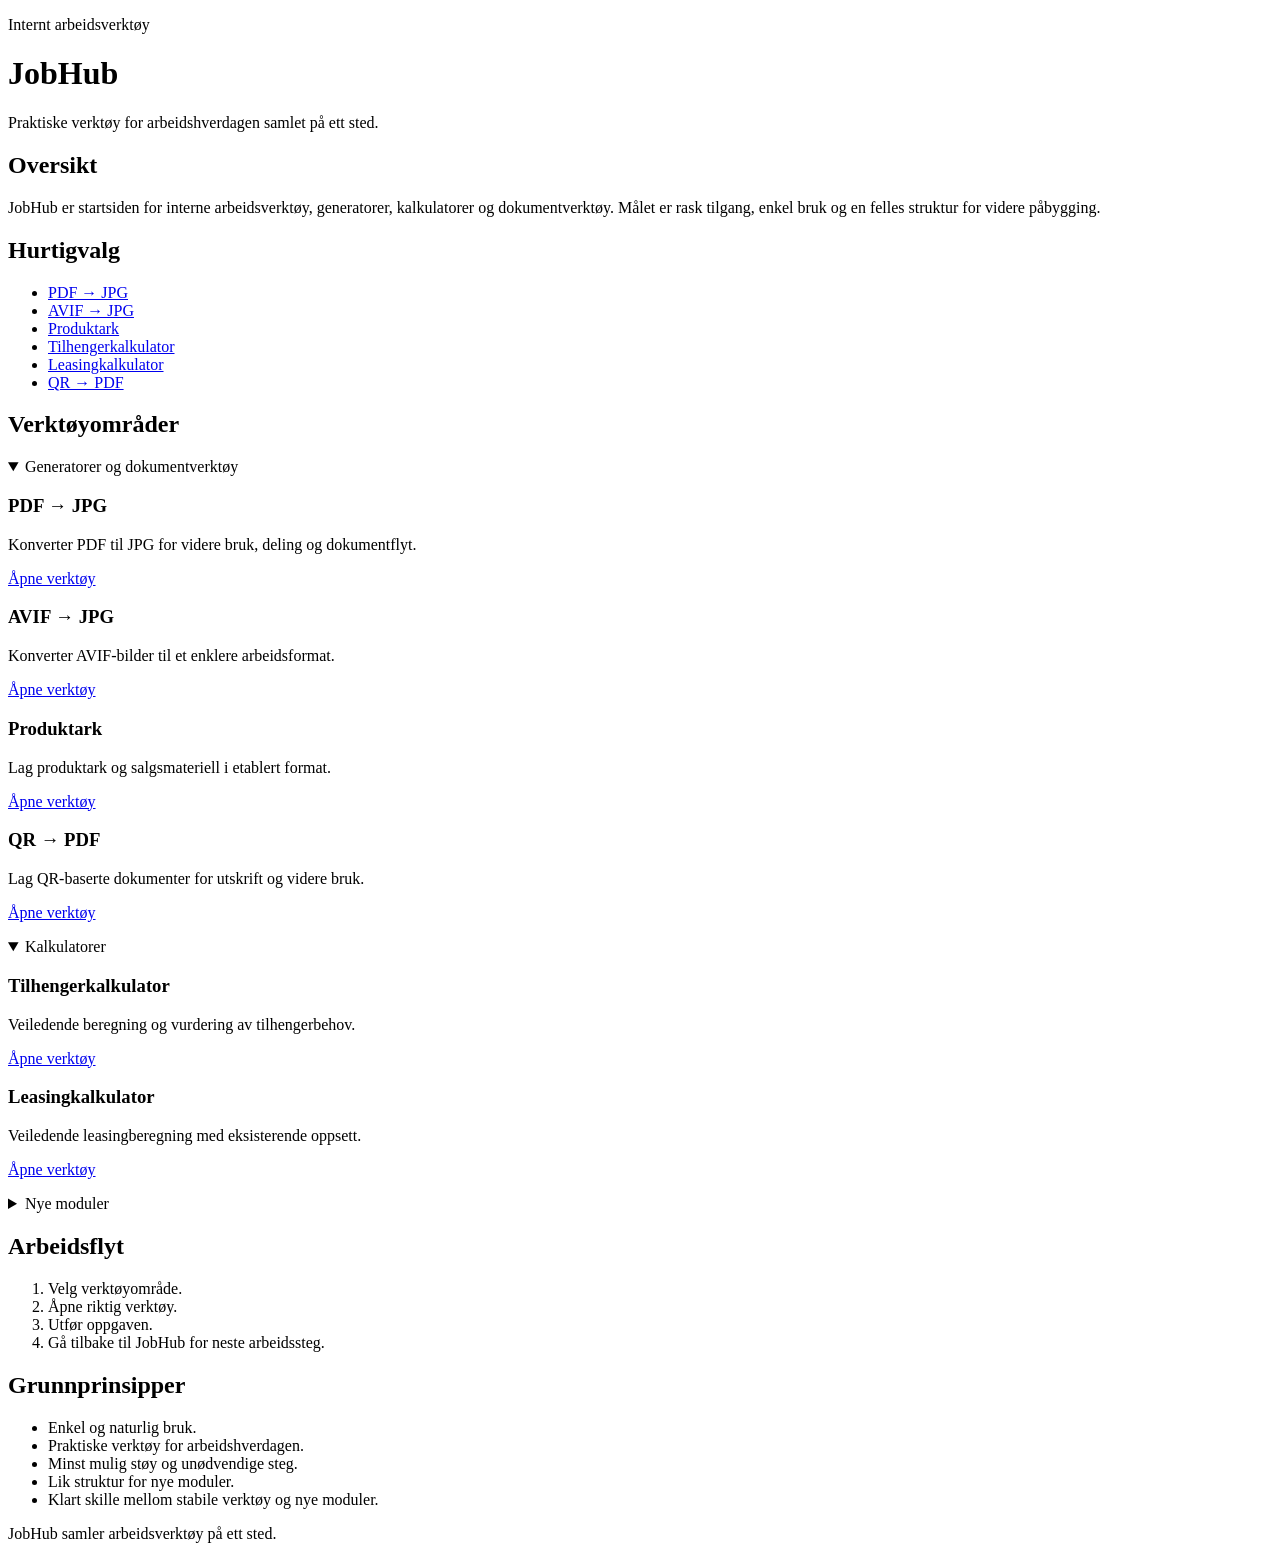
==== index.html @ 0470bd35 "Enhance index.html with meta description and content Added meta description and updated content for " ====
<!DOCTYPE html>
<html lang="no">
<head>
  <meta charset="UTF-8" />
  <meta name="viewport" content="width=device-width, initial-scale=1.0" />
  <title>JobHub</title>
  <meta
    name="description"
    content="JobHub samler praktiske arbeidsverktøy, generatorer og kalkulatorer på ett sted."
  />
</head>
<body>
  <header>
    <p>Internt arbeidsverktøy</p>
    <h1>JobHub</h1>
    <p>Praktiske verktøy for arbeidshverdagen samlet på ett sted.</p>
  </header>

  <main>
    <section aria-labelledby="oversikt-tittel">
      <h2 id="oversikt-tittel">Oversikt</h2>
      <p>
        JobHub er startsiden for interne arbeidsverktøy, generatorer, kalkulatorer
        og dokumentverktøy. Målet er rask tilgang, enkel bruk og en felles struktur
        for videre påbygging.
      </p>
    </section>

    <section aria-labelledby="hurtigvalg-tittel">
      <h2 id="hurtigvalg-tittel">Hurtigvalg</h2>
      <nav aria-label="Hurtigvalg">
        <ul>
          <li><a href="https://traktorogmaskin.github.io/PDF-til-JPG/">PDF → JPG</a></li>
          <li><a href="https://traktorogmaskin.github.io/AVIF-til-JPG-generator/">AVIF → JPG</a></li>
          <li><a href="https://traktorogmaskin.github.io/Produktark/">Produktark</a></li>
          <li><a href="https://traktorogmaskin.github.io/tilhengerkalkulator/">Tilhengerkalkulator</a></li>
          <li><a href="https://traktorogmaskin.github.io/leasingkalkulator/">Leasingkalkulator</a></li>
          <li><a href="https://traktorogmaskin.github.io/Jobbhub/qr-pdf.html">QR → PDF</a></li>
        </ul>
      </nav>
    </section>

    <section aria-labelledby="verktøy-tittel">
      <h2 id="verktøy-tittel">Verktøyområder</h2>

      <details open>
        <summary>Generatorer og dokumentverktøy</summary>
        <article>
          <h3>PDF → JPG</h3>
          <p>Konverter PDF til JPG for videre bruk, deling og dokumentflyt.</p>
          <p><a href="https://traktorogmaskin.github.io/PDF-til-JPG/">Åpne verktøy</a></p>
        </article>

        <article>
          <h3>AVIF → JPG</h3>
          <p>Konverter AVIF-bilder til et enklere arbeidsformat.</p>
          <p><a href="https://traktorogmaskin.github.io/AVIF-til-JPG-generator/">Åpne verktøy</a></p>
        </article>

        <article>
          <h3>Produktark</h3>
          <p>Lag produktark og salgsmateriell i etablert format.</p>
          <p><a href="https://traktorogmaskin.github.io/Produktark/">Åpne verktøy</a></p>
        </article>

        <article>
          <h3>QR → PDF</h3>
          <p>Lag QR-baserte dokumenter for utskrift og videre bruk.</p>
          <p><a href="https://traktorogmaskin.github.io/Jobbhub/qr-pdf.html">Åpne verktøy</a></p>
        </article>
      </details>

      <details open>
        <summary>Kalkulatorer</summary>
        <article>
          <h3>Tilhengerkalkulator</h3>
          <p>Veiledende beregning og vurdering av tilhengerbehov.</p>
          <p><a href="https://traktorogmaskin.github.io/tilhengerkalkulator/">Åpne verktøy</a></p>
        </article>

        <article>
          <h3>Leasingkalkulator</h3>
          <p>Veiledende leasingberegning med eksisterende oppsett.</p>
          <p><a href="https://traktorogmaskin.github.io/leasingkalkulator/">Åpne verktøy</a></p>
        </article>
      </details>

      <details>
        <summary>Nye moduler</summary>
        <article>
          <h3>Etikettstudio</h3>
          <p>
            Ny modul for etiketter, statusmerking, strekkoder og relaterte
            hjelpefunksjoner.
          </p>
          <p>Under utvikling.</p>
        </article>

        <article>
          <h3>Flere verktøy</h3>
          <p>
            JobHub bygges videre modul for modul med felles struktur og tydelig rød tråd.
          </p>
        </article>
      </details>
    </section>

    <section aria-labelledby="arbeidsflyt-tittel">
      <h2 id="arbeidsflyt-tittel">Arbeidsflyt</h2>
      <ol>
        <li>Velg verktøyområde.</li>
        <li>Åpne riktig verktøy.</li>
        <li>Utfør oppgaven.</li>
        <li>Gå tilbake til JobHub for neste arbeidssteg.</li>
      </ol>
    </section>

    <section aria-labelledby="prinsipper-tittel">
      <h2 id="prinsipper-tittel">Grunnprinsipper</h2>
      <ul>
        <li>Enkel og naturlig bruk.</li>
        <li>Praktiske verktøy for arbeidshverdagen.</li>
        <li>Minst mulig støy og unødvendige steg.</li>
        <li>Lik struktur for nye moduler.</li>
        <li>Klart skille mellom stabile verktøy og nye moduler.</li>
      </ul>
    </section>
  </main>

  <footer>
    <p>JobHub samler arbeidsverktøy på ett sted.</p>
  </footer>
</body>
</html>
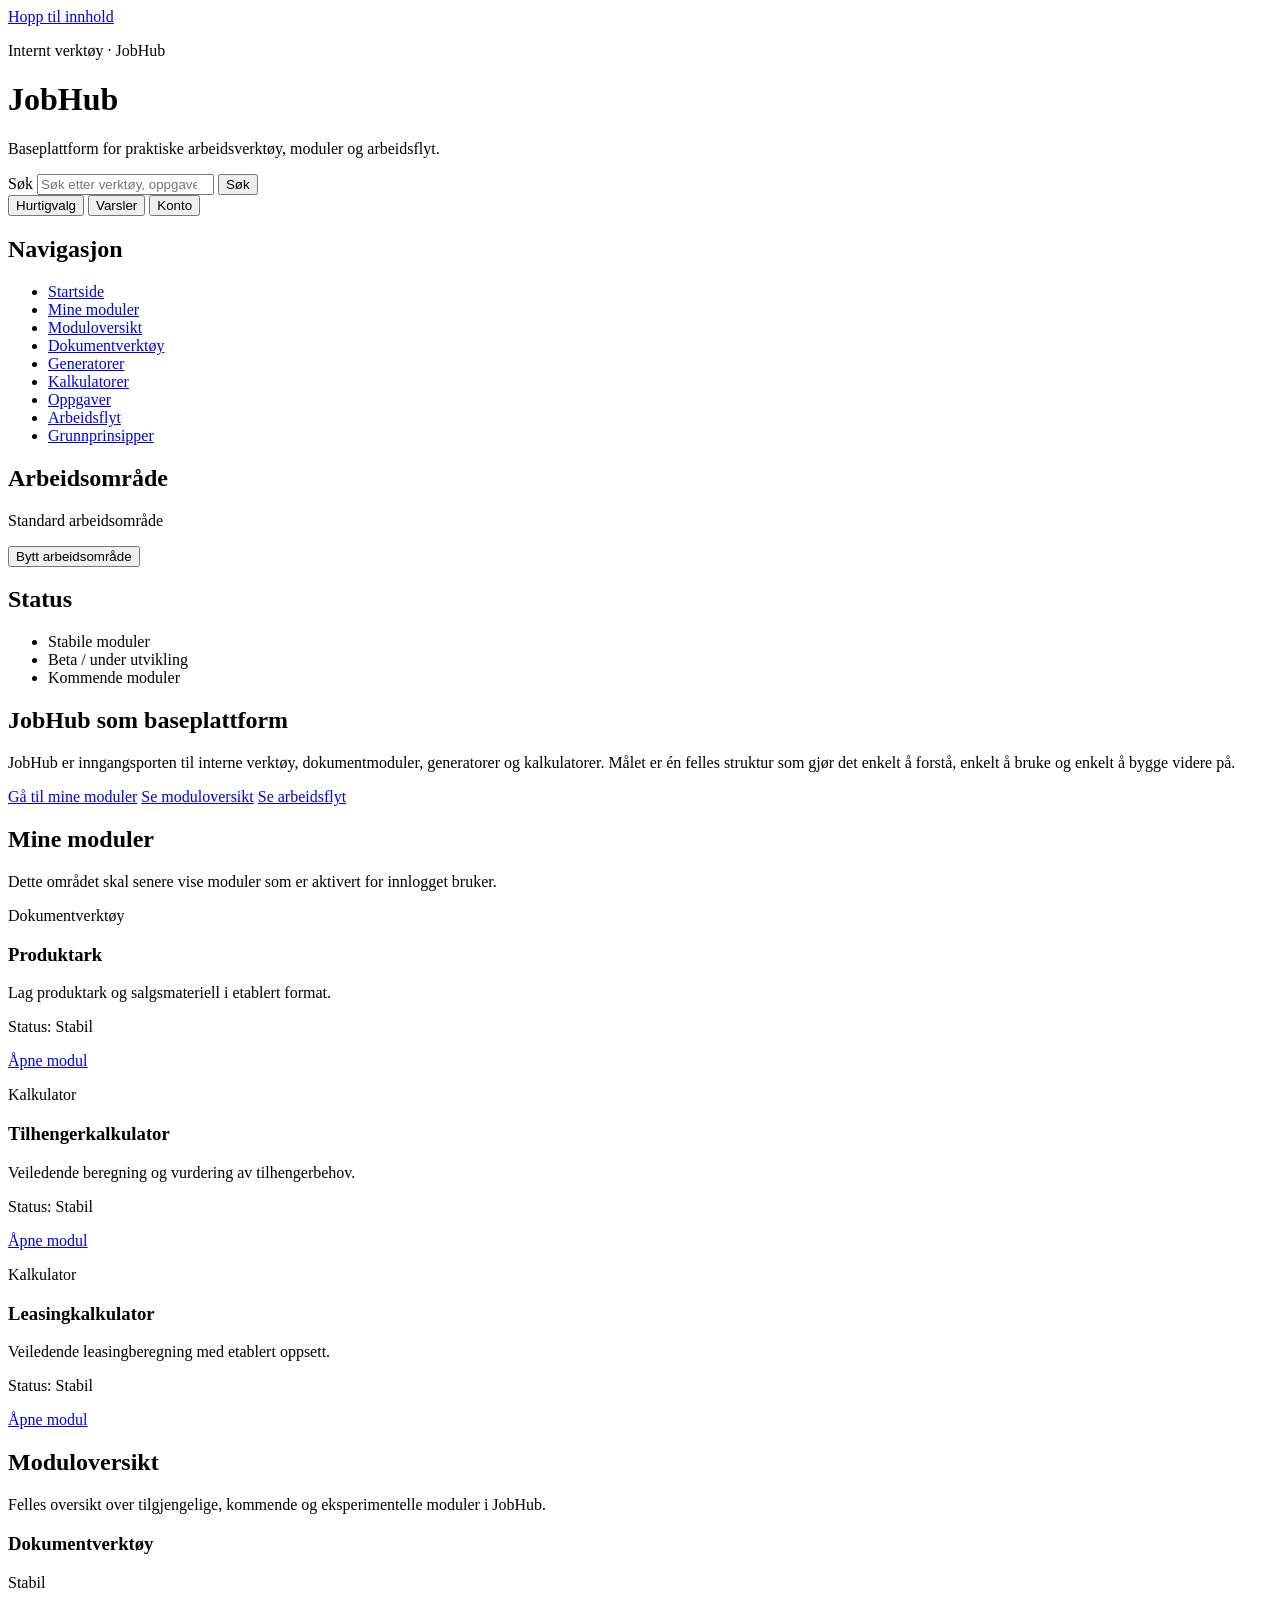
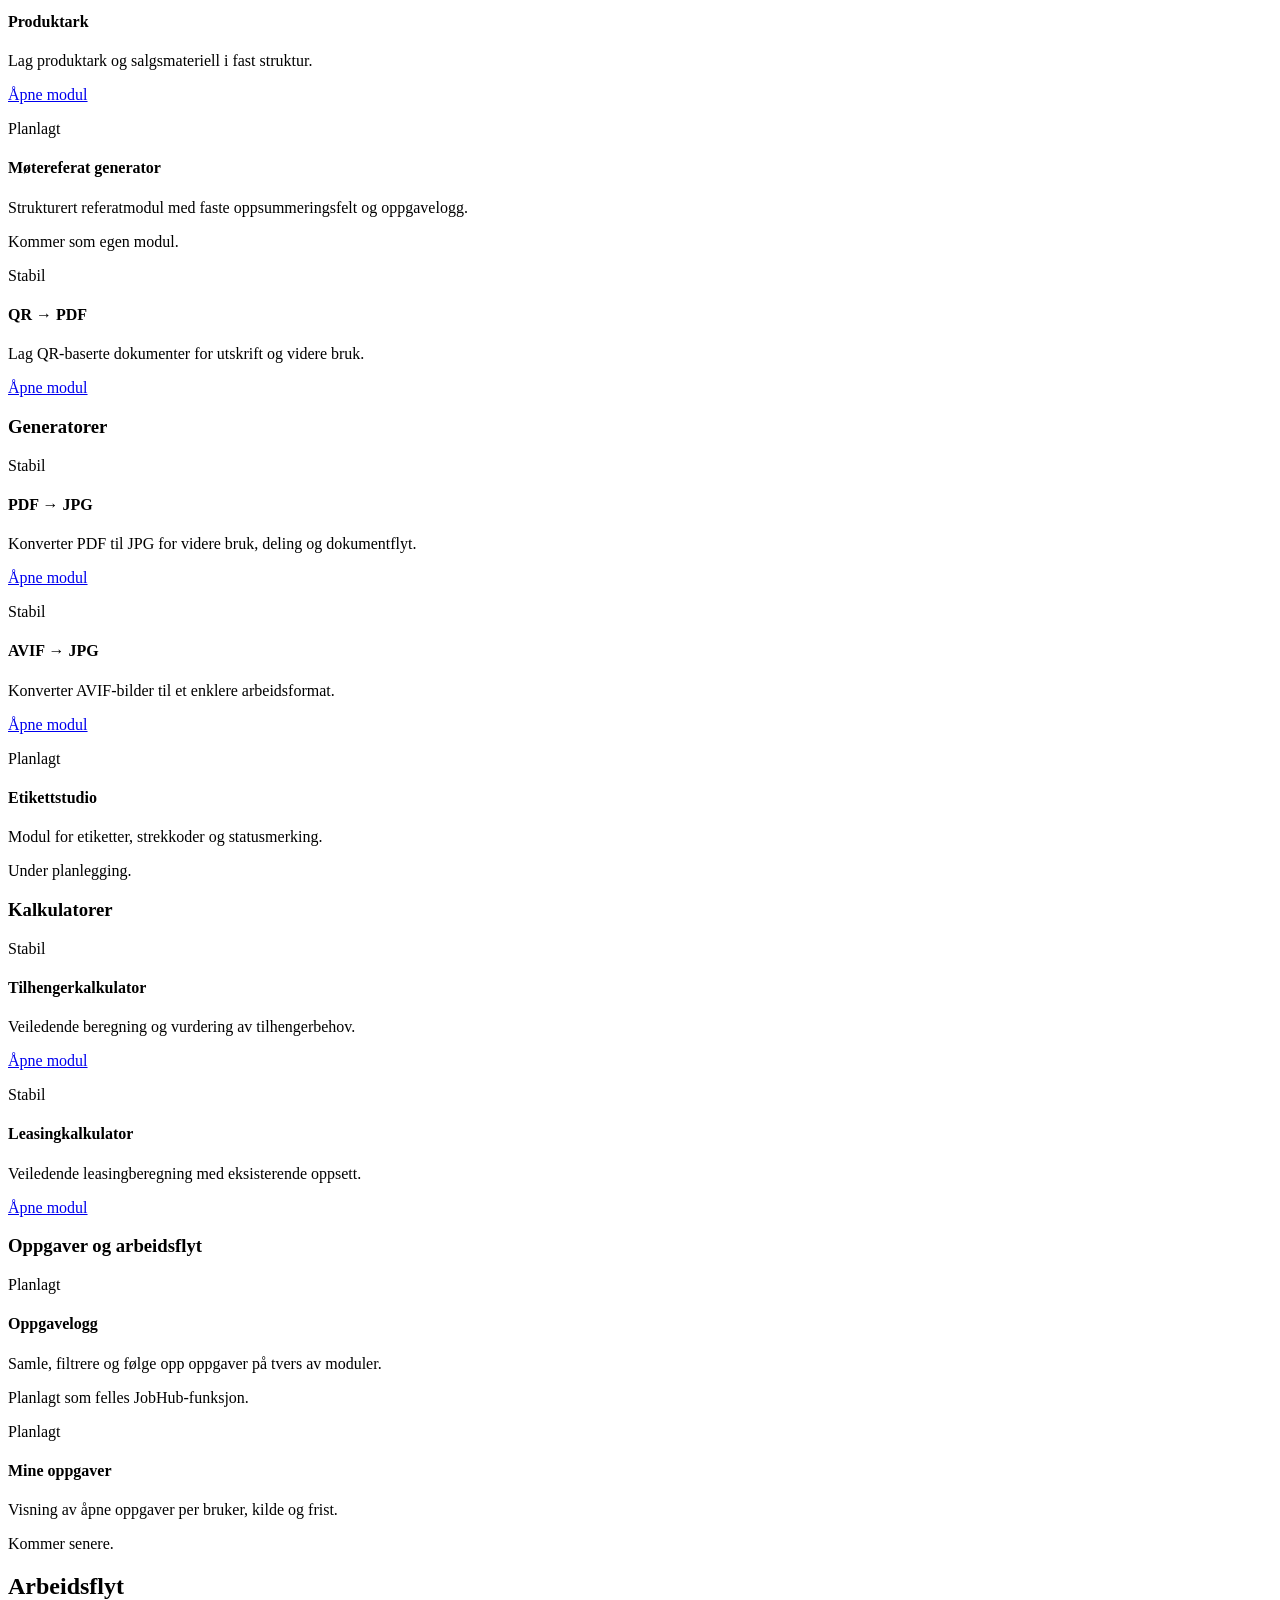
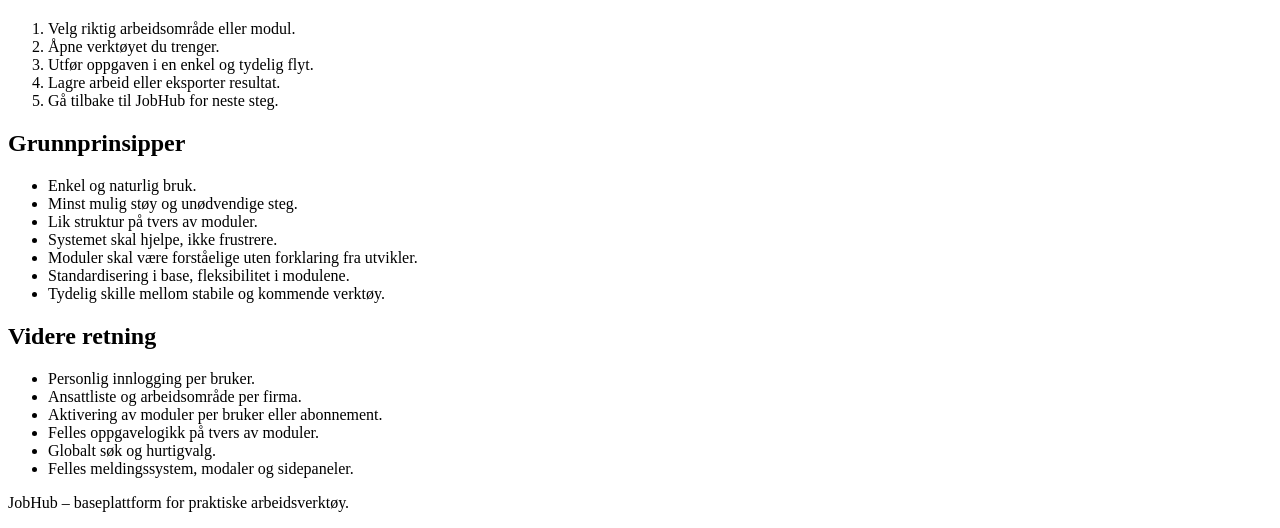
==== commit 13d34ba5: "Update meta description and restructure HTML layout" ====
--- a/index.html
+++ b/index.html
@@ -4,131 +4,379 @@
   <meta charset="UTF-8" />
   <meta name="viewport" content="width=device-width, initial-scale=1.0" />
   <title>JobHub</title>
+
   <meta
     name="description"
-    content="JobHub samler praktiske arbeidsverktøy, generatorer og kalkulatorer på ett sted."
+    content="JobHub samler praktiske arbeidsverktøy, generatorer, kalkulatorer og dokumentmoduler på ett sted."
   />
+  <meta name="application-name" content="JobHub" />
+  <meta name="theme-color" content="#f2633d" />
+
+  <meta property="og:title" content="JobHub" />
+  <meta
+    property="og:description"
+    content="Baseplattform for praktiske arbeidsverktøy, dokumentmoduler og kalkulatorer."
+  />
+  <meta property="og:type" content="website" />
+
+  <link rel="canonical" href="https://traktorogmaskin.github.io/JobHub/" />
 </head>
-<body>
-  <header>
-    <p>Internt arbeidsverktøy</p>
-    <h1>JobHub</h1>
-    <p>Praktiske verktøy for arbeidshverdagen samlet på ett sted.</p>
-  </header>
-
-  <main>
-    <section aria-labelledby="oversikt-tittel">
-      <h2 id="oversikt-tittel">Oversikt</h2>
-      <p>
-        JobHub er startsiden for interne arbeidsverktøy, generatorer, kalkulatorer
-        og dokumentverktøy. Målet er rask tilgang, enkel bruk og en felles struktur
-        for videre påbygging.
-      </p>
-    </section>
-
-    <section aria-labelledby="hurtigvalg-tittel">
-      <h2 id="hurtigvalg-tittel">Hurtigvalg</h2>
-      <nav aria-label="Hurtigvalg">
-        <ul>
-          <li><a href="https://traktorogmaskin.github.io/PDF-til-JPG/">PDF → JPG</a></li>
-          <li><a href="https://traktorogmaskin.github.io/AVIF-til-JPG-generator/">AVIF → JPG</a></li>
-          <li><a href="https://traktorogmaskin.github.io/Produktark/">Produktark</a></li>
-          <li><a href="https://traktorogmaskin.github.io/tilhengerkalkulator/">Tilhengerkalkulator</a></li>
-          <li><a href="https://traktorogmaskin.github.io/leasingkalkulator/">Leasingkalkulator</a></li>
-          <li><a href="https://traktorogmaskin.github.io/Jobbhub/qr-pdf.html">QR → PDF</a></li>
-        </ul>
-      </nav>
-    </section>
-
-    <section aria-labelledby="verktøy-tittel">
-      <h2 id="verktøy-tittel">Verktøyområder</h2>
-
-      <details open>
-        <summary>Generatorer og dokumentverktøy</summary>
-        <article>
-          <h3>PDF → JPG</h3>
-          <p>Konverter PDF til JPG for videre bruk, deling og dokumentflyt.</p>
-          <p><a href="https://traktorogmaskin.github.io/PDF-til-JPG/">Åpne verktøy</a></p>
-        </article>
-
-        <article>
-          <h3>AVIF → JPG</h3>
-          <p>Konverter AVIF-bilder til et enklere arbeidsformat.</p>
-          <p><a href="https://traktorogmaskin.github.io/AVIF-til-JPG-generator/">Åpne verktøy</a></p>
-        </article>
-
-        <article>
-          <h3>Produktark</h3>
-          <p>Lag produktark og salgsmateriell i etablert format.</p>
-          <p><a href="https://traktorogmaskin.github.io/Produktark/">Åpne verktøy</a></p>
-        </article>
-
-        <article>
-          <h3>QR → PDF</h3>
-          <p>Lag QR-baserte dokumenter for utskrift og videre bruk.</p>
-          <p><a href="https://traktorogmaskin.github.io/Jobbhub/qr-pdf.html">Åpne verktøy</a></p>
-        </article>
-      </details>
-
-      <details open>
-        <summary>Kalkulatorer</summary>
-        <article>
-          <h3>Tilhengerkalkulator</h3>
-          <p>Veiledende beregning og vurdering av tilhengerbehov.</p>
-          <p><a href="https://traktorogmaskin.github.io/tilhengerkalkulator/">Åpne verktøy</a></p>
-        </article>
-
-        <article>
-          <h3>Leasingkalkulator</h3>
-          <p>Veiledende leasingberegning med eksisterende oppsett.</p>
-          <p><a href="https://traktorogmaskin.github.io/leasingkalkulator/">Åpne verktøy</a></p>
-        </article>
-      </details>
-
-      <details>
-        <summary>Nye moduler</summary>
-        <article>
-          <h3>Etikettstudio</h3>
-          <p>
-            Ny modul for etiketter, statusmerking, strekkoder og relaterte
-            hjelpefunksjoner.
-          </p>
-          <p>Under utvikling.</p>
-        </article>
-
-        <article>
-          <h3>Flere verktøy</h3>
-          <p>
-            JobHub bygges videre modul for modul med felles struktur og tydelig rød tråd.
-          </p>
-        </article>
-      </details>
-    </section>
-
-    <section aria-labelledby="arbeidsflyt-tittel">
-      <h2 id="arbeidsflyt-tittel">Arbeidsflyt</h2>
-      <ol>
-        <li>Velg verktøyområde.</li>
-        <li>Åpne riktig verktøy.</li>
-        <li>Utfør oppgaven.</li>
-        <li>Gå tilbake til JobHub for neste arbeidssteg.</li>
-      </ol>
-    </section>
-
-    <section aria-labelledby="prinsipper-tittel">
-      <h2 id="prinsipper-tittel">Grunnprinsipper</h2>
-      <ul>
-        <li>Enkel og naturlig bruk.</li>
-        <li>Praktiske verktøy for arbeidshverdagen.</li>
-        <li>Minst mulig støy og unødvendige steg.</li>
-        <li>Lik struktur for nye moduler.</li>
-        <li>Klart skille mellom stabile verktøy og nye moduler.</li>
-      </ul>
-    </section>
-  </main>
-
-  <footer>
-    <p>JobHub samler arbeidsverktøy på ett sted.</p>
-  </footer>
+<body data-app="jobhub" data-layout="platform" data-user-state="guest">
+  <a href="#main-content">Hopp til innhold</a>
+
+  <div id="app-shell" data-shell="jobhub">
+    <header id="global-header" aria-label="Global toppbar">
+      <div id="brand-area">
+        <p id="brand-eyebrow">Internt verktøy · JobHub</p>
+        <h1 id="brand-title">JobHub</h1>
+        <p id="brand-description">
+          Baseplattform for praktiske arbeidsverktøy, moduler og arbeidsflyt.
+        </p>
+      </div>
+
+      <div id="global-tools" aria-label="Globale verktøy">
+        <form id="global-search-form" role="search" aria-label="Globalt søk">
+          <label for="global-search-input">Søk</label>
+          <input
+            type="search"
+            id="global-search-input"
+            name="q"
+            placeholder="Søk etter verktøy, oppgaver eller innhold"
+            autocomplete="off"
+          />
+          <button type="submit">Søk</button>
+        </form>
+
+        <div id="user-area" aria-label="Brukerområde">
+          <button type="button" id="open-command-palette-btn" aria-haspopup="dialog">
+            Hurtigvalg
+          </button>
+          <button type="button" id="open-notifications-btn" aria-haspopup="dialog">
+            Varsler
+          </button>
+          <button type="button" id="open-user-menu-btn" aria-haspopup="menu">
+            Konto
+          </button>
+        </div>
+      </div>
+    </header>
+
+    <div id="platform-layout">
+      <aside id="sidebar" aria-label="JobHub navigasjon">
+        <nav id="primary-navigation" aria-label="Primærnavigasjon">
+          <h2>Navigasjon</h2>
+          <ul>
+            <li><a href="index.html" aria-current="page">Startside</a></li>
+            <li><a href="#mine-moduler">Mine moduler</a></li>
+            <li><a href="#moduloversikt">Moduloversikt</a></li>
+            <li><a href="#dokumentverktoy">Dokumentverktøy</a></li>
+            <li><a href="#generatorer">Generatorer</a></li>
+            <li><a href="#kalkulatorer">Kalkulatorer</a></li>
+            <li><a href="#oppgaver">Oppgaver</a></li>
+            <li><a href="#arbeidsflyt">Arbeidsflyt</a></li>
+            <li><a href="#grunnprinsipper">Grunnprinsipper</a></li>
+          </ul>
+        </nav>
+
+        <section id="workspace-switcher" aria-labelledby="workspace-switcher-title">
+          <h2 id="workspace-switcher-title">Arbeidsområde</h2>
+          <p>Standard arbeidsområde</p>
+          <button type="button">Bytt arbeidsområde</button>
+        </section>
+
+        <section id="module-status-overview" aria-labelledby="module-status-title">
+          <h2 id="module-status-title">Status</h2>
+          <ul>
+            <li>Stabile moduler</li>
+            <li>Beta / under utvikling</li>
+            <li>Kommende moduler</li>
+          </ul>
+        </section>
+      </aside>
+
+      <main id="main-content">
+        <section id="platform-intro" aria-labelledby="platform-intro-title">
+          <header>
+            <h2 id="platform-intro-title">JobHub som baseplattform</h2>
+            <p>
+              JobHub er inngangsporten til interne verktøy, dokumentmoduler,
+              generatorer og kalkulatorer. Målet er én felles struktur som gjør
+              det enkelt å forstå, enkelt å bruke og enkelt å bygge videre på.
+            </p>
+          </header>
+
+          <div id="platform-intro-actions" aria-label="Hurtighandlinger">
+            <a href="#mine-moduler">Gå til mine moduler</a>
+            <a href="#moduloversikt">Se moduloversikt</a>
+            <a href="#arbeidsflyt">Se arbeidsflyt</a>
+          </div>
+        </section>
+
+        <section id="mine-moduler" aria-labelledby="mine-moduler-title">
+          <header>
+            <h2 id="mine-moduler-title">Mine moduler</h2>
+            <p>
+              Dette området skal senere vise moduler som er aktivert for innlogget bruker.
+            </p>
+          </header>
+
+          <div id="mine-moduler-grid" data-collection="user-modules">
+            <article
+              data-module="produktark"
+              data-status="stabil"
+              data-feature="produktark"
+            >
+              <header>
+                <p>Dokumentverktøy</p>
+                <h3>Produktark</h3>
+              </header>
+              <p>Lag produktark og salgsmateriell i etablert format.</p>
+              <p>Status: Stabil</p>
+              <p><a href="https://traktorogmaskin.github.io/Produktark/">Åpne modul</a></p>
+            </article>
+
+            <article
+              data-module="tilhengerkalkulator"
+              data-status="stabil"
+              data-feature="tilhengerkalkulator"
+            >
+              <header>
+                <p>Kalkulator</p>
+                <h3>Tilhengerkalkulator</h3>
+              </header>
+              <p>Veiledende beregning og vurdering av tilhengerbehov.</p>
+              <p>Status: Stabil</p>
+              <p><a href="https://traktorogmaskin.github.io/tilhengerkalkulator/">Åpne modul</a></p>
+            </article>
+
+            <article
+              data-module="leasingkalkulator"
+              data-status="stabil"
+              data-feature="leasingkalkulator"
+            >
+              <header>
+                <p>Kalkulator</p>
+                <h3>Leasingkalkulator</h3>
+              </header>
+              <p>Veiledende leasingberegning med etablert oppsett.</p>
+              <p>Status: Stabil</p>
+              <p><a href="https://traktorogmaskin.github.io/leasingkalkulator/">Åpne modul</a></p>
+            </article>
+          </div>
+        </section>
+
+        <section id="moduloversikt" aria-labelledby="moduloversikt-title">
+          <header>
+            <h2 id="moduloversikt-title">Moduloversikt</h2>
+            <p>
+              Felles oversikt over tilgjengelige, kommende og eksperimentelle moduler i JobHub.
+            </p>
+          </header>
+
+          <div id="module-category-grid">
+            <section id="dokumentverktoy" aria-labelledby="dokumentverktoy-title">
+              <h3 id="dokumentverktoy-title">Dokumentverktøy</h3>
+
+              <article
+                data-module="produktark"
+                data-status="stabil"
+                data-feature="produktark"
+              >
+                <header>
+                  <p>Stabil</p>
+                  <h4>Produktark</h4>
+                </header>
+                <p>Lag produktark og salgsmateriell i fast struktur.</p>
+                <p><a href="https://traktorogmaskin.github.io/Produktark/">Åpne modul</a></p>
+              </article>
+
+              <article
+                data-module="motereferat-generator"
+                data-status="planlagt"
+                data-feature="motereferat"
+              >
+                <header>
+                  <p>Planlagt</p>
+                  <h4>Møtereferat generator</h4>
+                </header>
+                <p>Strukturert referatmodul med faste oppsummeringsfelt og oppgavelogg.</p>
+                <p>Kommer som egen modul.</p>
+              </article>
+
+              <article
+                data-module="qr-pdf"
+                data-status="stabil"
+                data-feature="qr-pdf"
+              >
+                <header>
+                  <p>Stabil</p>
+                  <h4>QR → PDF</h4>
+                </header>
+                <p>Lag QR-baserte dokumenter for utskrift og videre bruk.</p>
+                <p><a href="https://traktorogmaskin.github.io/JobHub/qr-pdf.html">Åpne modul</a></p>
+              </article>
+            </section>
+
+            <section id="generatorer" aria-labelledby="generatorer-title">
+              <h3 id="generatorer-title">Generatorer</h3>
+
+              <article
+                data-module="pdf-til-jpg"
+                data-status="stabil"
+                data-feature="pdf-til-jpg"
+              >
+                <header>
+                  <p>Stabil</p>
+                  <h4>PDF → JPG</h4>
+                </header>
+                <p>Konverter PDF til JPG for videre bruk, deling og dokumentflyt.</p>
+                <p><a href="https://traktorogmaskin.github.io/PDF-til-JPG/">Åpne modul</a></p>
+              </article>
+
+              <article
+                data-module="avif-til-jpg"
+                data-status="stabil"
+                data-feature="avif-til-jpg"
+              >
+                <header>
+                  <p>Stabil</p>
+                  <h4>AVIF → JPG</h4>
+                </header>
+                <p>Konverter AVIF-bilder til et enklere arbeidsformat.</p>
+                <p><a href="https://traktorogmaskin.github.io/AVIF-til-JPG-generator/">Åpne modul</a></p>
+              </article>
+
+              <article
+                data-module="etikettstudio"
+                data-status="planlagt"
+                data-feature="etikettstudio"
+              >
+                <header>
+                  <p>Planlagt</p>
+                  <h4>Etikettstudio</h4>
+                </header>
+                <p>Modul for etiketter, strekkoder og statusmerking.</p>
+                <p>Under planlegging.</p>
+              </article>
+            </section>
+
+            <section id="kalkulatorer" aria-labelledby="kalkulatorer-title">
+              <h3 id="kalkulatorer-title">Kalkulatorer</h3>
+
+              <article
+                data-module="tilhengerkalkulator"
+                data-status="stabil"
+                data-feature="tilhengerkalkulator"
+              >
+                <header>
+                  <p>Stabil</p>
+                  <h4>Tilhengerkalkulator</h4>
+                </header>
+                <p>Veiledende beregning og vurdering av tilhengerbehov.</p>
+                <p><a href="https://traktorogmaskin.github.io/tilhengerkalkulator/">Åpne modul</a></p>
+              </article>
+
+              <article
+                data-module="leasingkalkulator"
+                data-status="stabil"
+                data-feature="leasingkalkulator"
+              >
+                <header>
+                  <p>Stabil</p>
+                  <h4>Leasingkalkulator</h4>
+                </header>
+                <p>Veiledende leasingberegning med eksisterende oppsett.</p>
+                <p><a href="https://traktorogmaskin.github.io/leasingkalkulator/">Åpne modul</a></p>
+              </article>
+            </section>
+
+            <section id="oppgaver" aria-labelledby="oppgaver-title">
+              <h3 id="oppgaver-title">Oppgaver og arbeidsflyt</h3>
+
+              <article
+                data-module="oppgavelogg"
+                data-status="planlagt"
+                data-feature="oppgavelogg"
+              >
+                <header>
+                  <p>Planlagt</p>
+                  <h4>Oppgavelogg</h4>
+                </header>
+                <p>Samle, filtrere og følge opp oppgaver på tvers av moduler.</p>
+                <p>Planlagt som felles JobHub-funksjon.</p>
+              </article>
+
+              <article
+                data-module="mine-oppgaver"
+                data-status="planlagt"
+                data-feature="mine-oppgaver"
+              >
+                <header>
+                  <p>Planlagt</p>
+                  <h4>Mine oppgaver</h4>
+                </header>
+                <p>Visning av åpne oppgaver per bruker, kilde og frist.</p>
+                <p>Kommer senere.</p>
+              </article>
+            </section>
+          </div>
+        </section>
+
+        <section id="arbeidsflyt" aria-labelledby="arbeidsflyt-title">
+          <header>
+            <h2 id="arbeidsflyt-title">Arbeidsflyt</h2>
+          </header>
+
+          <ol>
+            <li>Velg riktig arbeidsområde eller modul.</li>
+            <li>Åpne verktøyet du trenger.</li>
+            <li>Utfør oppgaven i en enkel og tydelig flyt.</li>
+            <li>Lagre arbeid eller eksporter resultat.</li>
+            <li>Gå tilbake til JobHub for neste steg.</li>
+          </ol>
+        </section>
+
+        <section id="grunnprinsipper" aria-labelledby="grunnprinsipper-title">
+          <header>
+            <h2 id="grunnprinsipper-title">Grunnprinsipper</h2>
+          </header>
+
+          <ul>
+            <li>Enkel og naturlig bruk.</li>
+            <li>Minst mulig støy og unødvendige steg.</li>
+            <li>Lik struktur på tvers av moduler.</li>
+            <li>Systemet skal hjelpe, ikke frustrere.</li>
+            <li>Moduler skal være forståelige uten forklaring fra utvikler.</li>
+            <li>Standardisering i base, fleksibilitet i modulene.</li>
+            <li>Tydelig skille mellom stabile og kommende verktøy.</li>
+          </ul>
+        </section>
+
+        <section id="plattform-retning" aria-labelledby="plattform-retning-title">
+          <header>
+            <h2 id="plattform-retning-title">Videre retning</h2>
+          </header>
+
+          <ul>
+            <li>Personlig innlogging per bruker.</li>
+            <li>Ansattliste og arbeidsområde per firma.</li>
+            <li>Aktivering av moduler per bruker eller abonnement.</li>
+            <li>Felles oppgavelogikk på tvers av moduler.</li>
+            <li>Globalt søk og hurtigvalg.</li>
+            <li>Felles meldingssystem, modaler og sidepaneler.</li>
+          </ul>
+        </section>
+      </main>
+    </div>
+
+    <footer id="global-footer">
+      <p>JobHub – baseplattform for praktiske arbeidsverktøy.</p>
+    </footer>
+  </div>
+
+  <div id="toast-root" aria-live="polite" aria-atomic="true"></div>
+  <div id="modal-root" aria-live="polite"></div>
+  <div id="drawer-root" aria-live="polite"></div>
+  <div id="command-palette-root" aria-live="polite"></div>
 </body>
 </html>
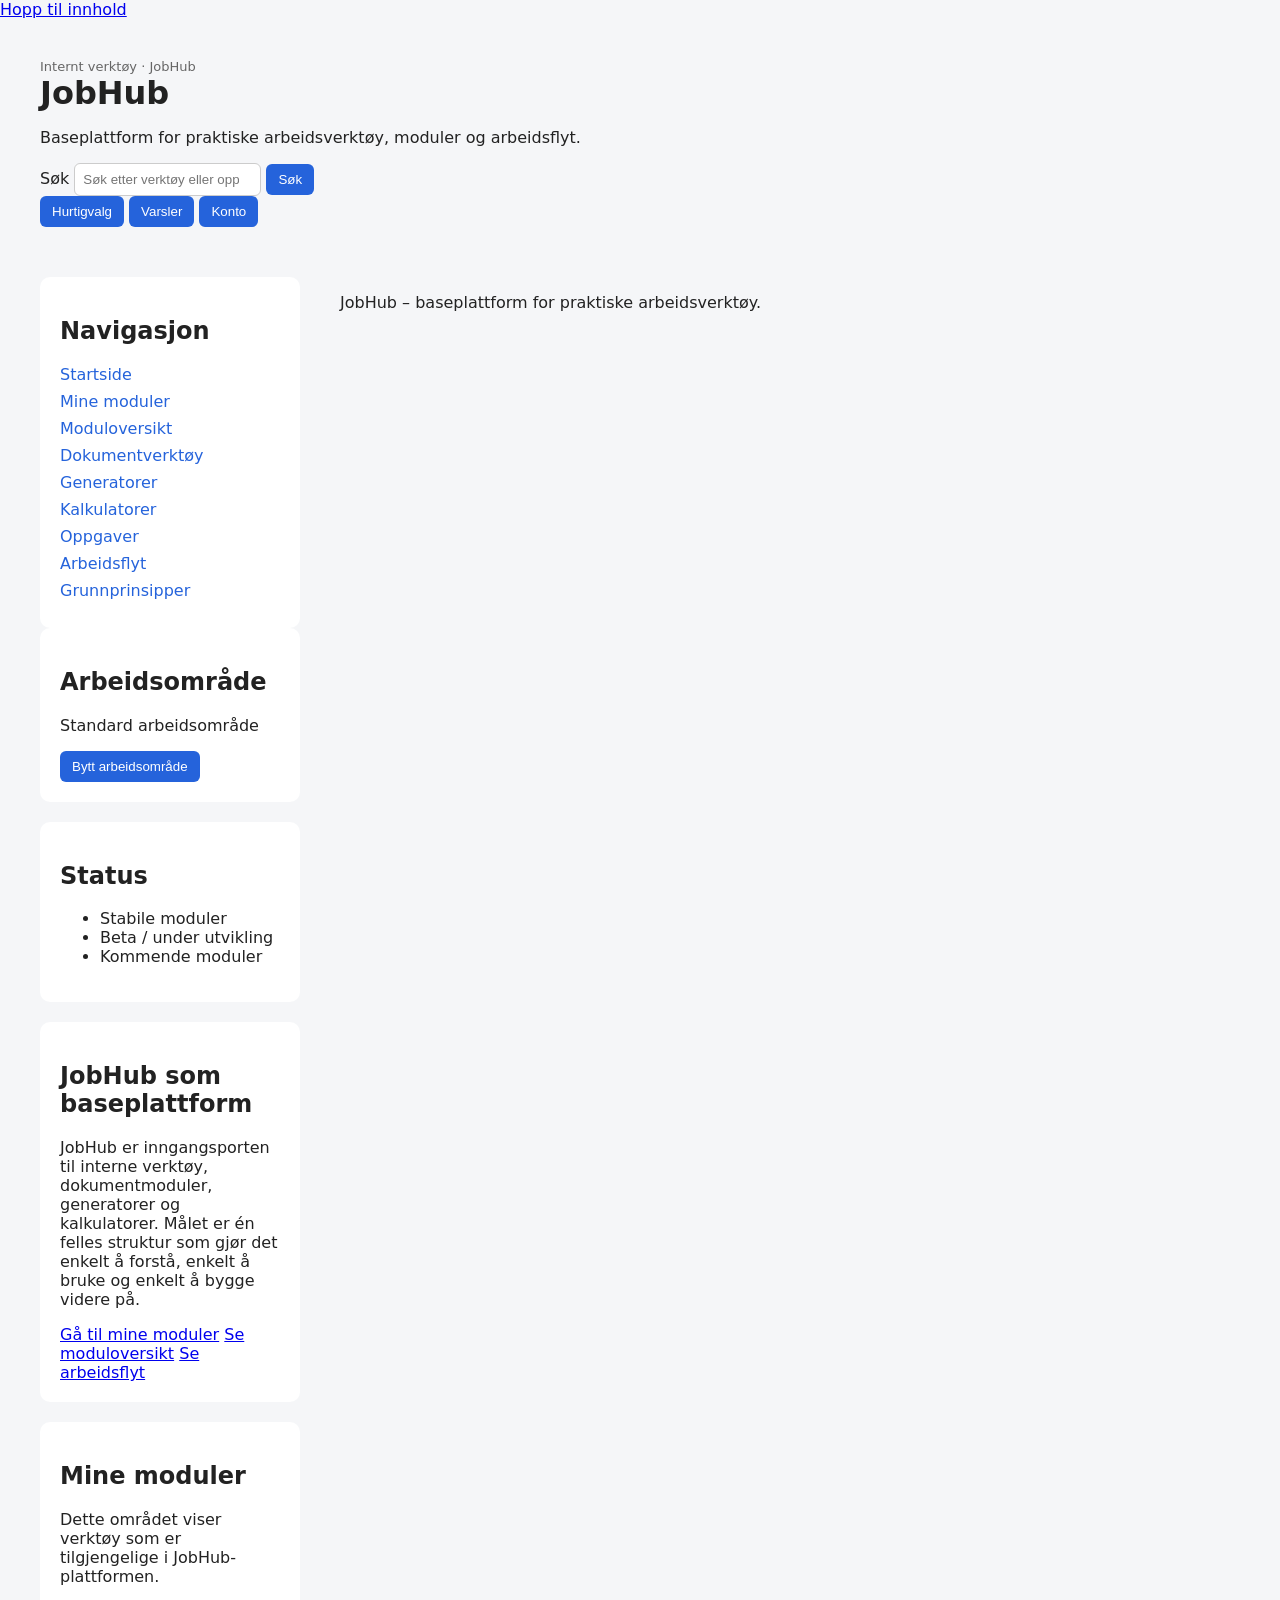
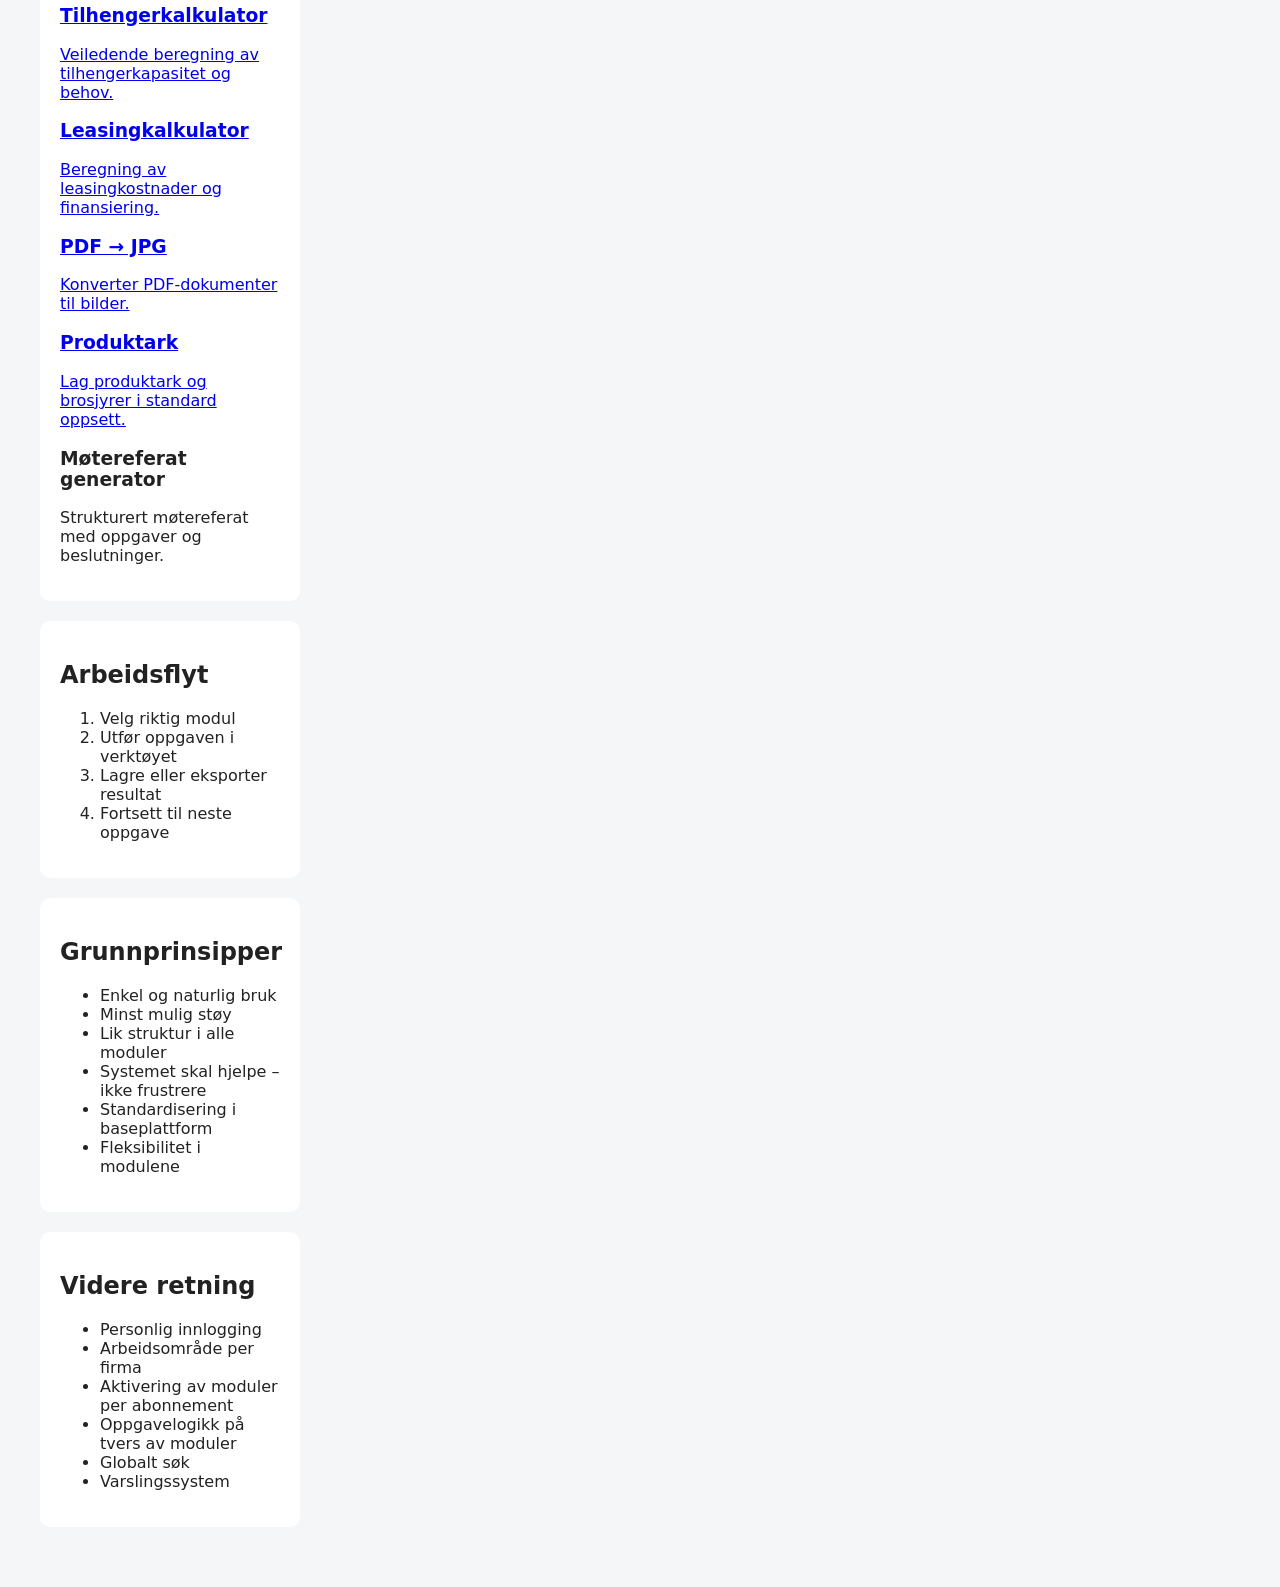
==== commit 0343e3f3: "Refactor index.html structure and content" ====
--- a/index.html
+++ b/index.html
@@ -1,382 +1,313 @@
 <!DOCTYPE html>
 <html lang="no">
 <head>
-  <meta charset="UTF-8" />
-  <meta name="viewport" content="width=device-width, initial-scale=1.0" />
-  <title>JobHub</title>
-
-  <meta
-    name="description"
-    content="JobHub samler praktiske arbeidsverktøy, generatorer, kalkulatorer og dokumentmoduler på ett sted."
-  />
-  <meta name="application-name" content="JobHub" />
-  <meta name="theme-color" content="#f2633d" />
-
-  <meta property="og:title" content="JobHub" />
-  <meta
-    property="og:description"
-    content="Baseplattform for praktiske arbeidsverktøy, dokumentmoduler og kalkulatorer."
-  />
-  <meta property="og:type" content="website" />
-
-  <link rel="canonical" href="https://traktorogmaskin.github.io/JobHub/" />
+<meta charset="UTF-8" />
+<meta name="viewport" content="width=device-width, initial-scale=1.0" />
+
+<title>JobHub</title>
+
+<meta name="description" content="JobHub samler praktiske arbeidsverktøy, generatorer, kalkulatorer og dokumentmoduler på ett sted." />
+<meta name="application-name" content="JobHub" />
+<meta name="theme-color" content="#f2633d" />
+
+<meta property="og:title" content="JobHub" />
+<meta property="og:description" content="Baseplattform for praktiske arbeidsverktøy, dokumentmoduler og kalkulatorer." />
+<meta property="og:type" content="website" />
+
+<link rel="canonical" href="https://traktorogmaskin.github.io/JobHub/" />
+<link rel="stylesheet" href="css/index.css" />
+
 </head>
+
 <body data-app="jobhub" data-layout="platform" data-user-state="guest">
-  <a href="#main-content">Hopp til innhold</a>
-
-  <div id="app-shell" data-shell="jobhub">
-    <header id="global-header" aria-label="Global toppbar">
-      <div id="brand-area">
-        <p id="brand-eyebrow">Internt verktøy · JobHub</p>
-        <h1 id="brand-title">JobHub</h1>
-        <p id="brand-description">
-          Baseplattform for praktiske arbeidsverktøy, moduler og arbeidsflyt.
-        </p>
-      </div>
-
-      <div id="global-tools" aria-label="Globale verktøy">
-        <form id="global-search-form" role="search" aria-label="Globalt søk">
-          <label for="global-search-input">Søk</label>
-          <input
-            type="search"
-            id="global-search-input"
-            name="q"
-            placeholder="Søk etter verktøy, oppgaver eller innhold"
-            autocomplete="off"
-          />
-          <button type="submit">Søk</button>
-        </form>
-
-        <div id="user-area" aria-label="Brukerområde">
-          <button type="button" id="open-command-palette-btn" aria-haspopup="dialog">
-            Hurtigvalg
-          </button>
-          <button type="button" id="open-notifications-btn" aria-haspopup="dialog">
-            Varsler
-          </button>
-          <button type="button" id="open-user-menu-btn" aria-haspopup="menu">
-            Konto
-          </button>
-        </div>
-      </div>
-    </header>
-
-    <div id="platform-layout">
-      <aside id="sidebar" aria-label="JobHub navigasjon">
-        <nav id="primary-navigation" aria-label="Primærnavigasjon">
-          <h2>Navigasjon</h2>
-          <ul>
-            <li><a href="index.html" aria-current="page">Startside</a></li>
-            <li><a href="#mine-moduler">Mine moduler</a></li>
-            <li><a href="#moduloversikt">Moduloversikt</a></li>
-            <li><a href="#dokumentverktoy">Dokumentverktøy</a></li>
-            <li><a href="#generatorer">Generatorer</a></li>
-            <li><a href="#kalkulatorer">Kalkulatorer</a></li>
-            <li><a href="#oppgaver">Oppgaver</a></li>
-            <li><a href="#arbeidsflyt">Arbeidsflyt</a></li>
-            <li><a href="#grunnprinsipper">Grunnprinsipper</a></li>
-          </ul>
-        </nav>
-
-        <section id="workspace-switcher" aria-labelledby="workspace-switcher-title">
-          <h2 id="workspace-switcher-title">Arbeidsområde</h2>
-          <p>Standard arbeidsområde</p>
-          <button type="button">Bytt arbeidsområde</button>
-        </section>
-
-        <section id="module-status-overview" aria-labelledby="module-status-title">
-          <h2 id="module-status-title">Status</h2>
-          <ul>
-            <li>Stabile moduler</li>
-            <li>Beta / under utvikling</li>
-            <li>Kommende moduler</li>
-          </ul>
-        </section>
-      </aside>
-
-      <main id="main-content">
-        <section id="platform-intro" aria-labelledby="platform-intro-title">
-          <header>
-            <h2 id="platform-intro-title">JobHub som baseplattform</h2>
-            <p>
-              JobHub er inngangsporten til interne verktøy, dokumentmoduler,
-              generatorer og kalkulatorer. Målet er én felles struktur som gjør
-              det enkelt å forstå, enkelt å bruke og enkelt å bygge videre på.
-            </p>
-          </header>
-
-          <div id="platform-intro-actions" aria-label="Hurtighandlinger">
-            <a href="#mine-moduler">Gå til mine moduler</a>
-            <a href="#moduloversikt">Se moduloversikt</a>
-            <a href="#arbeidsflyt">Se arbeidsflyt</a>
-          </div>
-        </section>
-
-        <section id="mine-moduler" aria-labelledby="mine-moduler-title">
-          <header>
-            <h2 id="mine-moduler-title">Mine moduler</h2>
-            <p>
-              Dette området skal senere vise moduler som er aktivert for innlogget bruker.
-            </p>
-          </header>
-
-          <div id="mine-moduler-grid" data-collection="user-modules">
-            <article
-              data-module="produktark"
-              data-status="stabil"
-              data-feature="produktark"
-            >
-              <header>
-                <p>Dokumentverktøy</p>
-                <h3>Produktark</h3>
-              </header>
-              <p>Lag produktark og salgsmateriell i etablert format.</p>
-              <p>Status: Stabil</p>
-              <p><a href="https://traktorogmaskin.github.io/Produktark/">Åpne modul</a></p>
-            </article>
-
-            <article
-              data-module="tilhengerkalkulator"
-              data-status="stabil"
-              data-feature="tilhengerkalkulator"
-            >
-              <header>
-                <p>Kalkulator</p>
-                <h3>Tilhengerkalkulator</h3>
-              </header>
-              <p>Veiledende beregning og vurdering av tilhengerbehov.</p>
-              <p>Status: Stabil</p>
-              <p><a href="https://traktorogmaskin.github.io/tilhengerkalkulator/">Åpne modul</a></p>
-            </article>
-
-            <article
-              data-module="leasingkalkulator"
-              data-status="stabil"
-              data-feature="leasingkalkulator"
-            >
-              <header>
-                <p>Kalkulator</p>
-                <h3>Leasingkalkulator</h3>
-              </header>
-              <p>Veiledende leasingberegning med etablert oppsett.</p>
-              <p>Status: Stabil</p>
-              <p><a href="https://traktorogmaskin.github.io/leasingkalkulator/">Åpne modul</a></p>
-            </article>
-          </div>
-        </section>
-
-        <section id="moduloversikt" aria-labelledby="moduloversikt-title">
-          <header>
-            <h2 id="moduloversikt-title">Moduloversikt</h2>
-            <p>
-              Felles oversikt over tilgjengelige, kommende og eksperimentelle moduler i JobHub.
-            </p>
-          </header>
-
-          <div id="module-category-grid">
-            <section id="dokumentverktoy" aria-labelledby="dokumentverktoy-title">
-              <h3 id="dokumentverktoy-title">Dokumentverktøy</h3>
-
-              <article
-                data-module="produktark"
-                data-status="stabil"
-                data-feature="produktark"
-              >
-                <header>
-                  <p>Stabil</p>
-                  <h4>Produktark</h4>
-                </header>
-                <p>Lag produktark og salgsmateriell i fast struktur.</p>
-                <p><a href="https://traktorogmaskin.github.io/Produktark/">Åpne modul</a></p>
-              </article>
-
-              <article
-                data-module="motereferat-generator"
-                data-status="planlagt"
-                data-feature="motereferat"
-              >
-                <header>
-                  <p>Planlagt</p>
-                  <h4>Møtereferat generator</h4>
-                </header>
-                <p>Strukturert referatmodul med faste oppsummeringsfelt og oppgavelogg.</p>
-                <p>Kommer som egen modul.</p>
-              </article>
-
-              <article
-                data-module="qr-pdf"
-                data-status="stabil"
-                data-feature="qr-pdf"
-              >
-                <header>
-                  <p>Stabil</p>
-                  <h4>QR → PDF</h4>
-                </header>
-                <p>Lag QR-baserte dokumenter for utskrift og videre bruk.</p>
-                <p><a href="https://traktorogmaskin.github.io/JobHub/qr-pdf.html">Åpne modul</a></p>
-              </article>
-            </section>
-
-            <section id="generatorer" aria-labelledby="generatorer-title">
-              <h3 id="generatorer-title">Generatorer</h3>
-
-              <article
-                data-module="pdf-til-jpg"
-                data-status="stabil"
-                data-feature="pdf-til-jpg"
-              >
-                <header>
-                  <p>Stabil</p>
-                  <h4>PDF → JPG</h4>
-                </header>
-                <p>Konverter PDF til JPG for videre bruk, deling og dokumentflyt.</p>
-                <p><a href="https://traktorogmaskin.github.io/PDF-til-JPG/">Åpne modul</a></p>
-              </article>
-
-              <article
-                data-module="avif-til-jpg"
-                data-status="stabil"
-                data-feature="avif-til-jpg"
-              >
-                <header>
-                  <p>Stabil</p>
-                  <h4>AVIF → JPG</h4>
-                </header>
-                <p>Konverter AVIF-bilder til et enklere arbeidsformat.</p>
-                <p><a href="https://traktorogmaskin.github.io/AVIF-til-JPG-generator/">Åpne modul</a></p>
-              </article>
-
-              <article
-                data-module="etikettstudio"
-                data-status="planlagt"
-                data-feature="etikettstudio"
-              >
-                <header>
-                  <p>Planlagt</p>
-                  <h4>Etikettstudio</h4>
-                </header>
-                <p>Modul for etiketter, strekkoder og statusmerking.</p>
-                <p>Under planlegging.</p>
-              </article>
-            </section>
-
-            <section id="kalkulatorer" aria-labelledby="kalkulatorer-title">
-              <h3 id="kalkulatorer-title">Kalkulatorer</h3>
-
-              <article
-                data-module="tilhengerkalkulator"
-                data-status="stabil"
-                data-feature="tilhengerkalkulator"
-              >
-                <header>
-                  <p>Stabil</p>
-                  <h4>Tilhengerkalkulator</h4>
-                </header>
-                <p>Veiledende beregning og vurdering av tilhengerbehov.</p>
-                <p><a href="https://traktorogmaskin.github.io/tilhengerkalkulator/">Åpne modul</a></p>
-              </article>
-
-              <article
-                data-module="leasingkalkulator"
-                data-status="stabil"
-                data-feature="leasingkalkulator"
-              >
-                <header>
-                  <p>Stabil</p>
-                  <h4>Leasingkalkulator</h4>
-                </header>
-                <p>Veiledende leasingberegning med eksisterende oppsett.</p>
-                <p><a href="https://traktorogmaskin.github.io/leasingkalkulator/">Åpne modul</a></p>
-              </article>
-            </section>
-
-            <section id="oppgaver" aria-labelledby="oppgaver-title">
-              <h3 id="oppgaver-title">Oppgaver og arbeidsflyt</h3>
-
-              <article
-                data-module="oppgavelogg"
-                data-status="planlagt"
-                data-feature="oppgavelogg"
-              >
-                <header>
-                  <p>Planlagt</p>
-                  <h4>Oppgavelogg</h4>
-                </header>
-                <p>Samle, filtrere og følge opp oppgaver på tvers av moduler.</p>
-                <p>Planlagt som felles JobHub-funksjon.</p>
-              </article>
-
-              <article
-                data-module="mine-oppgaver"
-                data-status="planlagt"
-                data-feature="mine-oppgaver"
-              >
-                <header>
-                  <p>Planlagt</p>
-                  <h4>Mine oppgaver</h4>
-                </header>
-                <p>Visning av åpne oppgaver per bruker, kilde og frist.</p>
-                <p>Kommer senere.</p>
-              </article>
-            </section>
-          </div>
-        </section>
-
-        <section id="arbeidsflyt" aria-labelledby="arbeidsflyt-title">
-          <header>
-            <h2 id="arbeidsflyt-title">Arbeidsflyt</h2>
-          </header>
-
-          <ol>
-            <li>Velg riktig arbeidsområde eller modul.</li>
-            <li>Åpne verktøyet du trenger.</li>
-            <li>Utfør oppgaven i en enkel og tydelig flyt.</li>
-            <li>Lagre arbeid eller eksporter resultat.</li>
-            <li>Gå tilbake til JobHub for neste steg.</li>
-          </ol>
-        </section>
-
-        <section id="grunnprinsipper" aria-labelledby="grunnprinsipper-title">
-          <header>
-            <h2 id="grunnprinsipper-title">Grunnprinsipper</h2>
-          </header>
-
-          <ul>
-            <li>Enkel og naturlig bruk.</li>
-            <li>Minst mulig støy og unødvendige steg.</li>
-            <li>Lik struktur på tvers av moduler.</li>
-            <li>Systemet skal hjelpe, ikke frustrere.</li>
-            <li>Moduler skal være forståelige uten forklaring fra utvikler.</li>
-            <li>Standardisering i base, fleksibilitet i modulene.</li>
-            <li>Tydelig skille mellom stabile og kommende verktøy.</li>
-          </ul>
-        </section>
-
-        <section id="plattform-retning" aria-labelledby="plattform-retning-title">
-          <header>
-            <h2 id="plattform-retning-title">Videre retning</h2>
-          </header>
-
-          <ul>
-            <li>Personlig innlogging per bruker.</li>
-            <li>Ansattliste og arbeidsområde per firma.</li>
-            <li>Aktivering av moduler per bruker eller abonnement.</li>
-            <li>Felles oppgavelogikk på tvers av moduler.</li>
-            <li>Globalt søk og hurtigvalg.</li>
-            <li>Felles meldingssystem, modaler og sidepaneler.</li>
-          </ul>
-        </section>
-      </main>
-    </div>
-
-    <footer id="global-footer">
-      <p>JobHub – baseplattform for praktiske arbeidsverktøy.</p>
-    </footer>
-  </div>
-
-  <div id="toast-root" aria-live="polite" aria-atomic="true"></div>
-  <div id="modal-root" aria-live="polite"></div>
-  <div id="drawer-root" aria-live="polite"></div>
-  <div id="command-palette-root" aria-live="polite"></div>
+
+<a href="#main-content">Hopp til innhold</a>
+
+<div id="app-shell">
+
+<header id="global-header">
+
+<div id="brand-area">
+<p id="brand-eyebrow">Internt verktøy · JobHub</p>
+<h1 id="brand-title">JobHub</h1>
+<p id="brand-description">
+Baseplattform for praktiske arbeidsverktøy, moduler og arbeidsflyt.
+</p>
+</div>
+
+<div id="global-tools">
+
+<form id="global-search-form" role="search">
+<label for="global-search-input">Søk</label>
+
+<input
+type="search"
+id="global-search-input"
+name="q"
+placeholder="Søk etter verktøy eller oppgaver"
+autocomplete="off"
+/>
+
+<button type="submit">Søk</button>
+
+</form>
+
+<div id="user-area">
+
+<button type="button">
+Hurtigvalg
+</button>
+
+<button type="button">
+Varsler
+</button>
+
+<button type="button">
+Konto
+</button>
+
+</div>
+</div>
+
+</header>
+
+<div id="platform-layout">
+
+<aside id="sidebar">
+
+<nav id="primary-navigation">
+
+<h2>Navigasjon</h2>
+
+<ul>
+
+<li><a href="index.html">Startside</a></li>
+
+<li><a href="#mine-moduler">Mine moduler</a></li>
+
+<li><a href="#moduloversikt">Moduloversikt</a></li>
+
+<li><a href="#dokumentverktoy">Dokumentverktøy</a></li>
+
+<li><a href="#generatorer">Generatorer</a></li>
+
+<li><a href="#kalkulatorer">Kalkulatorer</a></li>
+
+<li><a href="#oppgaver">Oppgaver</a></li>
+
+<li><a href="#arbeidsflyt">Arbeidsflyt</a></li>
+
+<li><a href="#grunnprinsipper">Grunnprinsipper</a></li>
+
+</ul>
+
+</nav>
+
+<section>
+
+<h2>Arbeidsområde</h2>
+
+<p>Standard arbeidsområde</p>
+
+<button>Bytt arbeidsområde</button>
+
+</section>
+
+<section>
+
+<h2>Status</h2>
+
+<ul>
+
+<li>Stabile moduler</li>
+
+<li>Beta / under utvikling</li>
+
+<li>Kommende moduler</li>
+
+</ul>
+
+</section>
+
+</aside>
+
+<main id="main-content">
+
+<section id="platform-intro">
+
+<header>
+
+<h2>JobHub som baseplattform</h2>
+
+<p>
+JobHub er inngangsporten til interne verktøy,
+dokumentmoduler, generatorer og kalkulatorer.
+Målet er én felles struktur som gjør det enkelt
+å forstå, enkelt å bruke og enkelt å bygge videre på.
+</p>
+
+</header>
+
+<div id="platform-intro-actions">
+
+<a href="#mine-moduler">Gå til mine moduler</a>
+
+<a href="#moduloversikt">Se moduloversikt</a>
+
+<a href="#arbeidsflyt">Se arbeidsflyt</a>
+
+</div>
+
+</section>
+
+<section id="mine-moduler">
+
+<header>
+
+<h2>Mine moduler</h2>
+
+<p>
+Dette området viser verktøy som er tilgjengelige
+i JobHub-plattformen.
+</p>
+
+</header>
+
+<div class="module-grid">
+
+<a class="module-card" href="https://traktorogmaskin.github.io/tilhengerkalkulator/">
+
+<h3>Tilhengerkalkulator</h3>
+
+<p>
+Veiledende beregning av tilhengerkapasitet
+og behov.
+</p>
+
+</a>
+
+<a class="module-card" href="https://traktorogmaskin.github.io/leasingkalkulator/">
+
+<h3>Leasingkalkulator</h3>
+
+<p>
+Beregning av leasingkostnader
+og finansiering.
+</p>
+
+</a>
+
+<a class="module-card" href="https://traktorogmaskin.github.io/PDF-til-JPG/">
+
+<h3>PDF → JPG</h3>
+
+<p>
+Konverter PDF-dokumenter til bilder.
+</p>
+
+</a>
+
+<a class="module-card" href="https://traktorogmaskin.github.io/Produktark/">
+
+<h3>Produktark</h3>
+
+<p>
+Lag produktark og brosjyrer
+i standard oppsett.
+</p>
+
+</a>
+
+<a class="module-card">
+
+<h3>Møtereferat generator</h3>
+
+<p>
+Strukturert møtereferat
+med oppgaver og beslutninger.
+</p>
+
+</a>
+
+</div>
+
+</section>
+
+<section id="arbeidsflyt">
+
+<h2>Arbeidsflyt</h2>
+
+<ol>
+
+<li>Velg riktig modul</li>
+
+<li>Utfør oppgaven i verktøyet</li>
+
+<li>Lagre eller eksporter resultat</li>
+
+<li>Fortsett til neste oppgave</li>
+
+</ol>
+
+</section>
+
+<section id="grunnprinsipper">
+
+<h2>Grunnprinsipper</h2>
+
+<ul>
+
+<li>Enkel og naturlig bruk</li>
+
+<li>Minst mulig støy</li>
+
+<li>Lik struktur i alle moduler</li>
+
+<li>Systemet skal hjelpe – ikke frustrere</li>
+
+<li>Standardisering i baseplattform</li>
+
+<li>Fleksibilitet i modulene</li>
+
+</ul>
+
+</section>
+
+<section>
+
+<h2>Videre retning</h2>
+
+<ul>
+
+<li>Personlig innlogging</li>
+
+<li>Arbeidsområde per firma</li>
+
+<li>Aktivering av moduler per abonnement</li>
+
+<li>Oppgavelogikk på tvers av moduler</li>
+
+<li>Globalt søk</li>
+
+<li>Varslingssystem</li>
+
+</ul>
+
+</section>
+
+</main>
+
+</div>
+
+<footer id="global-footer">
+
+<p>
+JobHub – baseplattform for praktiske arbeidsverktøy.
+</p>
+
+</footer>
+
+</div>
+
 </body>
 </html>
--- a/css/index.css
+++ b/css/index.css
@@ -0,0 +1,87 @@
+/* JobHub base layout */
+
+body {
+  margin: 0;
+  font-family: system-ui, -apple-system, Segoe UI, Roboto, Arial, sans-serif;
+  background: #f5f6f8;
+  color: #222;
+}
+
+/* hovedcontainer */
+
+#app-shell {
+  max-width: 1200px;
+  margin: 0 auto;
+  padding: 40px;
+
+  display: grid;
+  grid-template-columns: 260px 1fr;
+  gap: 40px;
+}
+
+/* header */
+
+#global-header {
+  grid-column: 1 / -1;
+  margin-bottom: 10px;
+}
+
+#brand-eyebrow {
+  margin: 0;
+  font-size: 13px;
+  color: #666;
+}
+
+#brand-title {
+  font-size: 32px;
+  margin: 0;
+}
+
+/* navigasjon */
+
+nav {
+  background: #ffffff;
+  padding: 20px;
+  border-radius: 10px;
+}
+
+nav ul {
+  list-style: none;
+  padding: 0;
+  margin: 0;
+}
+
+nav li {
+  margin: 8px 0;
+}
+
+nav a {
+  text-decoration: none;
+  color: #2563db;
+}
+
+/* innholdsblokker */
+
+section {
+  background: #ffffff;
+  padding: 20px;
+  border-radius: 10px;
+  margin-bottom: 20px;
+}
+
+/* søkefelt */
+
+input[type="search"] {
+  padding: 8px;
+  border-radius: 6px;
+  border: 1px solid #ccc;
+}
+
+button {
+  padding: 8px 12px;
+  border-radius: 6px;
+  border: none;
+  background: #2563db;
+  color: white;
+  cursor: pointer;
+}
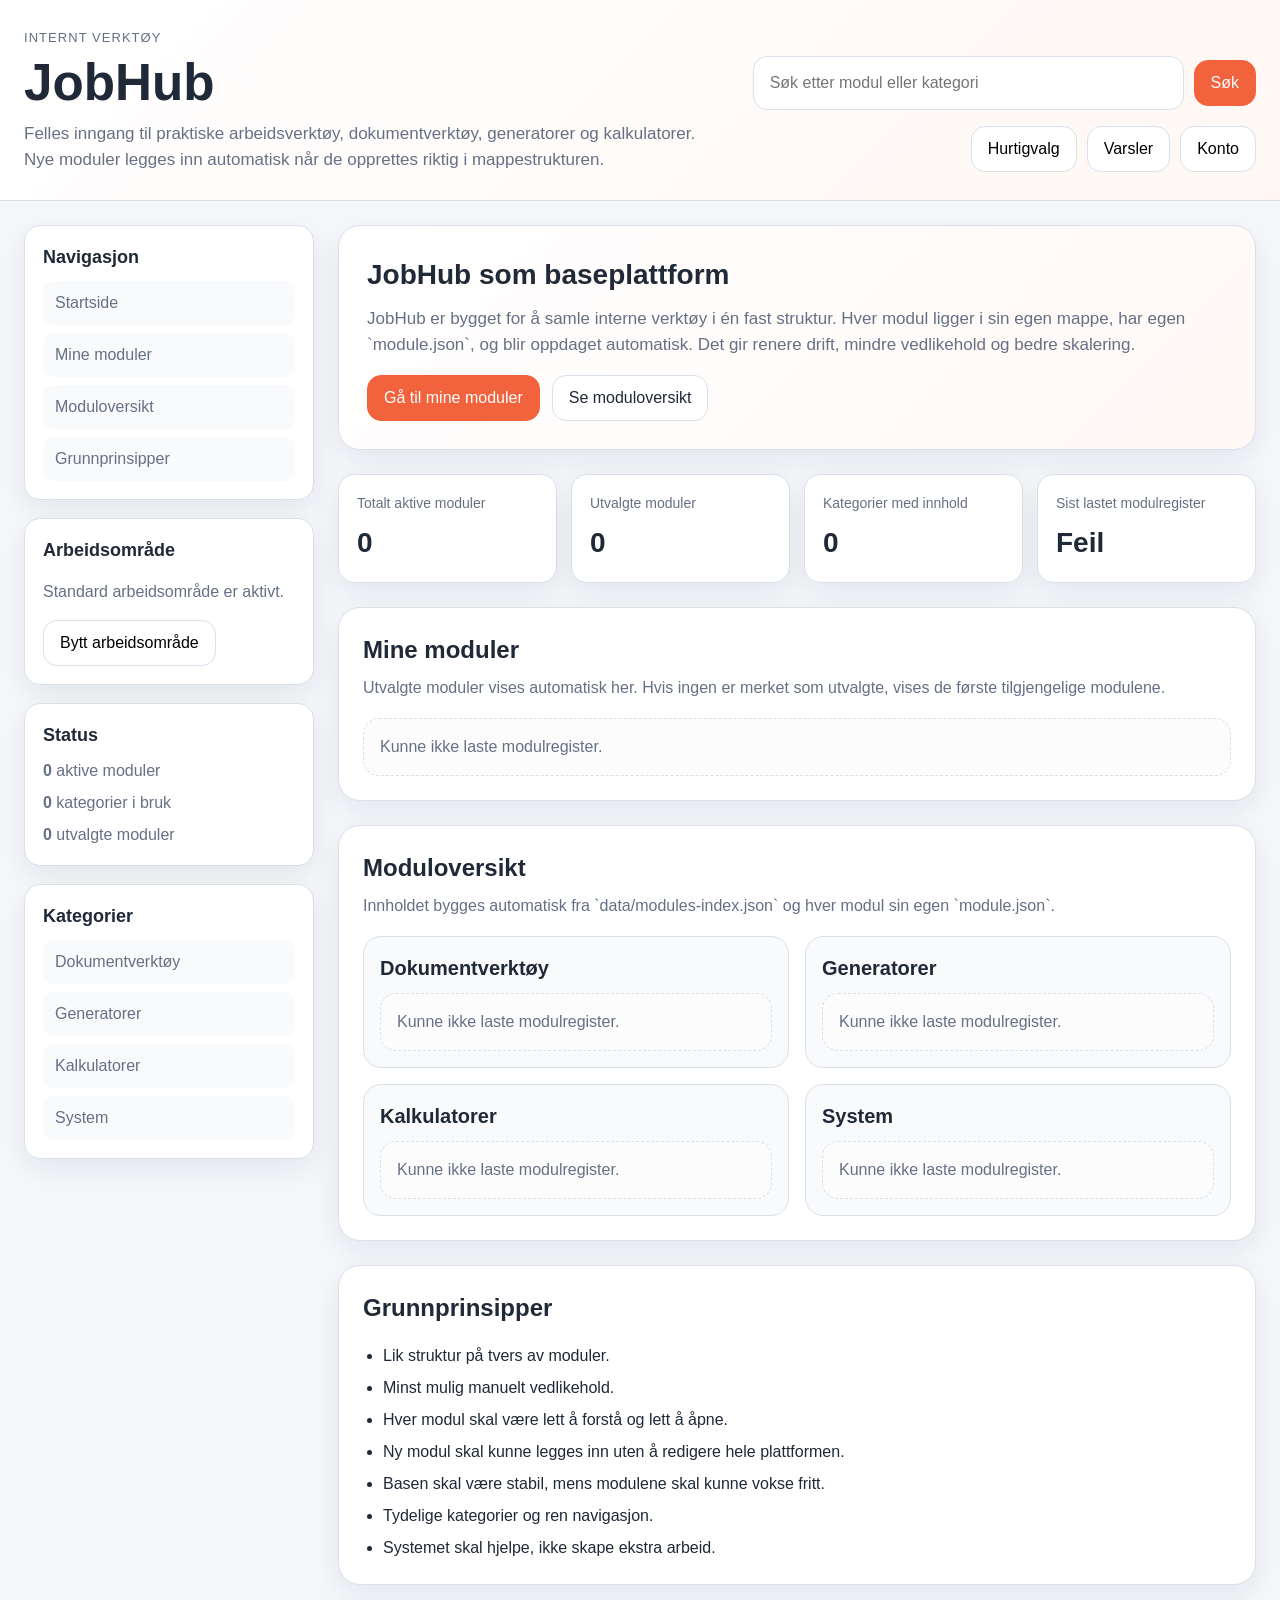
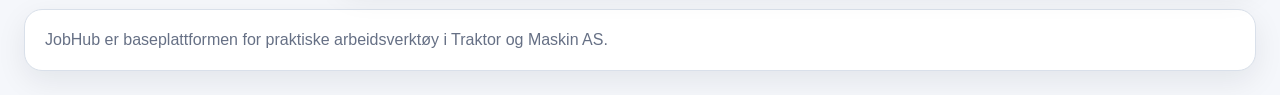
==== commit 400c2831: "Update index.html" ====
--- a/index.html
+++ b/index.html
@@ -1,313 +1,885 @@
 <!DOCTYPE html>
 <html lang="no">
 <head>
-<meta charset="UTF-8" />
-<meta name="viewport" content="width=device-width, initial-scale=1.0" />
-
-<title>JobHub</title>
-
-<meta name="description" content="JobHub samler praktiske arbeidsverktøy, generatorer, kalkulatorer og dokumentmoduler på ett sted." />
-<meta name="application-name" content="JobHub" />
-<meta name="theme-color" content="#f2633d" />
-
-<meta property="og:title" content="JobHub" />
-<meta property="og:description" content="Baseplattform for praktiske arbeidsverktøy, dokumentmoduler og kalkulatorer." />
-<meta property="og:type" content="website" />
-
-<link rel="canonical" href="https://traktorogmaskin.github.io/JobHub/" />
-<link rel="stylesheet" href="css/index.css" />
-
+  <meta charset="UTF-8" />
+  <meta name="viewport" content="width=device-width, initial-scale=1.0" />
+  <title>JobHub</title>
+
+  <meta
+    name="description"
+    content="JobHub samler praktiske arbeidsverktøy, dokumentverktøy, generatorer og kalkulatorer på ett sted."
+  />
+  <meta name="application-name" content="JobHub" />
+  <meta name="theme-color" content="#f2633d" />
+
+  <meta property="og:title" content="JobHub" />
+  <meta
+    property="og:description"
+    content="Intern plattform for praktiske arbeidsverktøy, dokumentverktøy, generatorer og kalkulatorer."
+  />
+  <meta property="og:type" content="website" />
+
+  <link rel="canonical" href="https://traktorogmaskin.github.io/JobHub/" />
+
+  <style>
+    :root {
+      --bg: #f5f7fb;
+      --surface: #ffffff;
+      --surface-soft: #f9fafc;
+      --border: #d9e0ea;
+      --text: #1f2937;
+      --muted: #667085;
+      --primary: #f2633d;
+      --primary-dark: #d94d28;
+      --success: #137a4b;
+      --shadow: 0 10px 30px rgba(15, 23, 42, 0.08);
+      --radius: 16px;
+      --radius-small: 12px;
+      --max-width: 1440px;
+    }
+
+    * {
+      box-sizing: border-box;
+    }
+
+    html {
+      scroll-behavior: smooth;
+    }
+
+    body {
+      margin: 0;
+      font-family: Arial, Helvetica, sans-serif;
+      background: var(--bg);
+      color: var(--text);
+      line-height: 1.5;
+    }
+
+    a {
+      color: inherit;
+      text-decoration: none;
+    }
+
+    button,
+    input {
+      font: inherit;
+    }
+
+    .skip-link {
+      position: absolute;
+      left: 12px;
+      top: -100px;
+      z-index: 1000;
+      background: #111827;
+      color: #fff;
+      padding: 10px 14px;
+      border-radius: 10px;
+    }
+
+    .skip-link:focus {
+      top: 12px;
+    }
+
+    #app-shell {
+      min-height: 100vh;
+    }
+
+    #global-header {
+      background: linear-gradient(135deg, #ffffff 0%, #fff7f3 100%);
+      border-bottom: 1px solid var(--border);
+      padding: 28px 24px;
+    }
+
+    .header-inner {
+      max-width: var(--max-width);
+      margin: 0 auto;
+      display: grid;
+      grid-template-columns: 1.4fr 1fr;
+      gap: 24px;
+      align-items: end;
+    }
+
+    #brand-eyebrow {
+      margin: 0 0 8px;
+      font-size: 13px;
+      color: var(--muted);
+      text-transform: uppercase;
+      letter-spacing: 0.08em;
+    }
+
+    #brand-title {
+      margin: 0;
+      font-size: clamp(32px, 4vw, 52px);
+      line-height: 1.05;
+    }
+
+    #brand-description {
+      margin: 12px 0 0;
+      max-width: 720px;
+      color: var(--muted);
+      font-size: 17px;
+    }
+
+    #global-tools {
+      display: grid;
+      gap: 16px;
+      justify-items: end;
+    }
+
+    #global-search-form {
+      width: 100%;
+      max-width: 520px;
+      display: grid;
+      grid-template-columns: 1fr auto;
+      gap: 10px;
+      align-items: center;
+    }
+
+    #global-search-form label {
+      position: absolute;
+      width: 1px;
+      height: 1px;
+      overflow: hidden;
+      clip: rect(0 0 0 0);
+      white-space: nowrap;
+    }
+
+    #global-search-input {
+      width: 100%;
+      padding: 14px 16px;
+      border: 1px solid var(--border);
+      border-radius: 14px;
+      background: var(--surface);
+      outline: none;
+    }
+
+    #global-search-input:focus {
+      border-color: var(--primary);
+      box-shadow: 0 0 0 4px rgba(242, 99, 61, 0.12);
+    }
+
+    .btn {
+      display: inline-flex;
+      align-items: center;
+      justify-content: center;
+      min-height: 46px;
+      padding: 0 16px;
+      border: 1px solid var(--border);
+      border-radius: 14px;
+      background: var(--surface);
+      cursor: pointer;
+      transition: 0.15s ease;
+    }
+
+    .btn:hover {
+      border-color: var(--primary);
+      transform: translateY(-1px);
+    }
+
+    .btn-primary {
+      background: var(--primary);
+      color: #fff;
+      border-color: var(--primary);
+    }
+
+    .btn-primary:hover {
+      background: var(--primary-dark);
+      border-color: var(--primary-dark);
+    }
+
+    #user-area {
+      display: flex;
+      flex-wrap: wrap;
+      gap: 10px;
+      justify-content: end;
+    }
+
+    #platform-layout {
+      max-width: var(--max-width);
+      margin: 0 auto;
+      padding: 24px;
+      display: grid;
+      grid-template-columns: 290px minmax(0, 1fr);
+      gap: 24px;
+    }
+
+    #sidebar {
+      display: grid;
+      gap: 18px;
+      align-content: start;
+      position: sticky;
+      top: 18px;
+      height: fit-content;
+    }
+
+    .panel {
+      background: var(--surface);
+      border: 1px solid var(--border);
+      border-radius: var(--radius);
+      box-shadow: var(--shadow);
+      padding: 18px;
+    }
+
+    .panel h2,
+    .panel h3 {
+      margin-top: 0;
+      margin-bottom: 10px;
+      font-size: 18px;
+    }
+
+    .panel p,
+    .panel li {
+      color: var(--muted);
+    }
+
+    #primary-navigation ul,
+    #module-status-overview ul,
+    #quick-links ul {
+      list-style: none;
+      padding: 0;
+      margin: 0;
+      display: grid;
+      gap: 8px;
+    }
+
+    #primary-navigation a,
+    #quick-links a {
+      display: block;
+      padding: 10px 12px;
+      border-radius: 10px;
+      background: var(--surface-soft);
+    }
+
+    #primary-navigation a:hover,
+    #quick-links a:hover {
+      background: #fff1ec;
+      color: var(--primary-dark);
+    }
+
+    #main-content {
+      display: grid;
+      gap: 24px;
+      min-width: 0;
+    }
+
+    .hero {
+      background: linear-gradient(135deg, #ffffff 0%, #fff8f5 100%);
+      border: 1px solid var(--border);
+      border-radius: 22px;
+      box-shadow: var(--shadow);
+      padding: 28px;
+    }
+
+    .hero h2 {
+      margin: 0 0 10px;
+      font-size: 28px;
+    }
+
+    .hero p {
+      margin: 0;
+      max-width: 840px;
+      color: var(--muted);
+      font-size: 17px;
+    }
+
+    .hero-actions {
+      margin-top: 18px;
+      display: flex;
+      flex-wrap: wrap;
+      gap: 12px;
+    }
+
+    .stats-grid {
+      display: grid;
+      grid-template-columns: repeat(4, minmax(0, 1fr));
+      gap: 14px;
+    }
+
+    .stat-card {
+      background: var(--surface);
+      border: 1px solid var(--border);
+      border-radius: var(--radius);
+      box-shadow: var(--shadow);
+      padding: 18px;
+    }
+
+    .stat-label {
+      margin: 0 0 8px;
+      color: var(--muted);
+      font-size: 14px;
+    }
+
+    .stat-value {
+      margin: 0;
+      font-size: 28px;
+      font-weight: 700;
+    }
+
+    .content-section {
+      background: var(--surface);
+      border: 1px solid var(--border);
+      border-radius: 22px;
+      box-shadow: var(--shadow);
+      padding: 24px;
+    }
+
+    .content-section header {
+      margin-bottom: 18px;
+    }
+
+    .content-section h2 {
+      margin: 0 0 8px;
+      font-size: 24px;
+    }
+
+    .content-section p {
+      margin: 0;
+      color: var(--muted);
+    }
+
+    .module-grid,
+    .category-grid {
+      display: grid;
+      gap: 16px;
+    }
+
+    .category-grid {
+      grid-template-columns: repeat(2, minmax(0, 1fr));
+    }
+
+    .category-panel {
+      background: var(--surface-soft);
+      border: 1px solid var(--border);
+      border-radius: 18px;
+      padding: 16px;
+      min-width: 0;
+    }
+
+    .category-panel h3 {
+      margin: 0 0 10px;
+      font-size: 20px;
+    }
+
+    .module-list {
+      display: grid;
+      gap: 12px;
+    }
+
+    .module-card {
+      background: var(--surface);
+      border: 1px solid var(--border);
+      border-radius: 16px;
+      padding: 16px;
+      transition: 0.15s ease;
+    }
+
+    .module-card:hover {
+      border-color: #f0b29f;
+      transform: translateY(-1px);
+    }
+
+    .module-card-header {
+      display: flex;
+      justify-content: space-between;
+      align-items: start;
+      gap: 12px;
+      margin-bottom: 10px;
+    }
+
+    .module-status {
+      display: inline-flex;
+      align-items: center;
+      gap: 6px;
+      font-size: 12px;
+      color: var(--success);
+      background: #edf8f2;
+      border: 1px solid #ccebd8;
+      border-radius: 999px;
+      padding: 6px 10px;
+      white-space: nowrap;
+    }
+
+    .module-card h4 {
+      margin: 0;
+      font-size: 18px;
+    }
+
+    .module-card p {
+      margin: 0;
+      color: var(--muted);
+    }
+
+    .module-card-actions {
+      margin-top: 14px;
+      display: flex;
+      gap: 10px;
+      flex-wrap: wrap;
+    }
+
+    .module-link {
+      display: inline-flex;
+      align-items: center;
+      justify-content: center;
+      min-height: 40px;
+      padding: 0 14px;
+      border-radius: 10px;
+      background: var(--primary);
+      color: #fff;
+    }
+
+    .module-link:hover {
+      background: var(--primary-dark);
+    }
+
+    .module-meta {
+      font-size: 13px;
+      color: var(--muted);
+    }
+
+    .empty-card {
+      border: 1px dashed var(--border);
+      border-radius: 16px;
+      padding: 16px;
+      background: #fcfcfd;
+      color: var(--muted);
+    }
+
+    .principles-list {
+      margin: 0;
+      padding-left: 20px;
+      display: grid;
+      gap: 8px;
+    }
+
+    #global-footer {
+      max-width: var(--max-width);
+      margin: 0 auto;
+      padding: 0 24px 24px;
+    }
+
+    #global-footer-inner {
+      border: 1px solid var(--border);
+      border-radius: 18px;
+      background: var(--surface);
+      box-shadow: var(--shadow);
+      padding: 18px 20px;
+      color: var(--muted);
+    }
+
+    .hidden {
+      display: none !important;
+    }
+
+    @media (max-width: 1100px) {
+      .header-inner,
+      #platform-layout,
+      .stats-grid,
+      .category-grid {
+        grid-template-columns: 1fr;
+      }
+
+      #sidebar {
+        position: static;
+      }
+
+      #global-tools {
+        justify-items: stretch;
+      }
+
+      #user-area {
+        justify-content: start;
+      }
+    }
+
+    @media (max-width: 640px) {
+      #global-header,
+      #platform-layout,
+      #global-footer {
+        padding-left: 16px;
+        padding-right: 16px;
+      }
+
+      .hero,
+      .content-section,
+      .panel {
+        padding: 18px;
+      }
+
+      .hero h2 {
+        font-size: 24px;
+      }
+    }
+  </style>
 </head>
-
 <body data-app="jobhub" data-layout="platform" data-user-state="guest">
-
-<a href="#main-content">Hopp til innhold</a>
-
-<div id="app-shell">
-
-<header id="global-header">
-
-<div id="brand-area">
-<p id="brand-eyebrow">Internt verktøy · JobHub</p>
-<h1 id="brand-title">JobHub</h1>
-<p id="brand-description">
-Baseplattform for praktiske arbeidsverktøy, moduler og arbeidsflyt.
-</p>
-</div>
-
-<div id="global-tools">
-
-<form id="global-search-form" role="search">
-<label for="global-search-input">Søk</label>
-
-<input
-type="search"
-id="global-search-input"
-name="q"
-placeholder="Søk etter verktøy eller oppgaver"
-autocomplete="off"
-/>
-
-<button type="submit">Søk</button>
-
-</form>
-
-<div id="user-area">
-
-<button type="button">
-Hurtigvalg
-</button>
-
-<button type="button">
-Varsler
-</button>
-
-<button type="button">
-Konto
-</button>
-
-</div>
-</div>
-
-</header>
-
-<div id="platform-layout">
-
-<aside id="sidebar">
-
-<nav id="primary-navigation">
-
-<h2>Navigasjon</h2>
-
-<ul>
-
-<li><a href="index.html">Startside</a></li>
-
-<li><a href="#mine-moduler">Mine moduler</a></li>
-
-<li><a href="#moduloversikt">Moduloversikt</a></li>
-
-<li><a href="#dokumentverktoy">Dokumentverktøy</a></li>
-
-<li><a href="#generatorer">Generatorer</a></li>
-
-<li><a href="#kalkulatorer">Kalkulatorer</a></li>
-
-<li><a href="#oppgaver">Oppgaver</a></li>
-
-<li><a href="#arbeidsflyt">Arbeidsflyt</a></li>
-
-<li><a href="#grunnprinsipper">Grunnprinsipper</a></li>
-
-</ul>
-
-</nav>
-
-<section>
-
-<h2>Arbeidsområde</h2>
-
-<p>Standard arbeidsområde</p>
-
-<button>Bytt arbeidsområde</button>
-
-</section>
-
-<section>
-
-<h2>Status</h2>
-
-<ul>
-
-<li>Stabile moduler</li>
-
-<li>Beta / under utvikling</li>
-
-<li>Kommende moduler</li>
-
-</ul>
-
-</section>
-
-</aside>
-
-<main id="main-content">
-
-<section id="platform-intro">
-
-<header>
-
-<h2>JobHub som baseplattform</h2>
-
-<p>
-JobHub er inngangsporten til interne verktøy,
-dokumentmoduler, generatorer og kalkulatorer.
-Målet er én felles struktur som gjør det enkelt
-å forstå, enkelt å bruke og enkelt å bygge videre på.
-</p>
-
-</header>
-
-<div id="platform-intro-actions">
-
-<a href="#mine-moduler">Gå til mine moduler</a>
-
-<a href="#moduloversikt">Se moduloversikt</a>
-
-<a href="#arbeidsflyt">Se arbeidsflyt</a>
-
-</div>
-
-</section>
-
-<section id="mine-moduler">
-
-<header>
-
-<h2>Mine moduler</h2>
-
-<p>
-Dette området viser verktøy som er tilgjengelige
-i JobHub-plattformen.
-</p>
-
-</header>
-
-<div class="module-grid">
-
-<a class="module-card" href="https://traktorogmaskin.github.io/tilhengerkalkulator/">
-
-<h3>Tilhengerkalkulator</h3>
-
-<p>
-Veiledende beregning av tilhengerkapasitet
-og behov.
-</p>
-
-</a>
-
-<a class="module-card" href="https://traktorogmaskin.github.io/leasingkalkulator/">
-
-<h3>Leasingkalkulator</h3>
-
-<p>
-Beregning av leasingkostnader
-og finansiering.
-</p>
-
-</a>
-
-<a class="module-card" href="https://traktorogmaskin.github.io/PDF-til-JPG/">
-
-<h3>PDF → JPG</h3>
-
-<p>
-Konverter PDF-dokumenter til bilder.
-</p>
-
-</a>
-
-<a class="module-card" href="https://traktorogmaskin.github.io/Produktark/">
-
-<h3>Produktark</h3>
-
-<p>
-Lag produktark og brosjyrer
-i standard oppsett.
-</p>
-
-</a>
-
-<a class="module-card">
-
-<h3>Møtereferat generator</h3>
-
-<p>
-Strukturert møtereferat
-med oppgaver og beslutninger.
-</p>
-
-</a>
-
-</div>
-
-</section>
-
-<section id="arbeidsflyt">
-
-<h2>Arbeidsflyt</h2>
-
-<ol>
-
-<li>Velg riktig modul</li>
-
-<li>Utfør oppgaven i verktøyet</li>
-
-<li>Lagre eller eksporter resultat</li>
-
-<li>Fortsett til neste oppgave</li>
-
-</ol>
-
-</section>
-
-<section id="grunnprinsipper">
-
-<h2>Grunnprinsipper</h2>
-
-<ul>
-
-<li>Enkel og naturlig bruk</li>
-
-<li>Minst mulig støy</li>
-
-<li>Lik struktur i alle moduler</li>
-
-<li>Systemet skal hjelpe – ikke frustrere</li>
-
-<li>Standardisering i baseplattform</li>
-
-<li>Fleksibilitet i modulene</li>
-
-</ul>
-
-</section>
-
-<section>
-
-<h2>Videre retning</h2>
-
-<ul>
-
-<li>Personlig innlogging</li>
-
-<li>Arbeidsområde per firma</li>
-
-<li>Aktivering av moduler per abonnement</li>
-
-<li>Oppgavelogikk på tvers av moduler</li>
-
-<li>Globalt søk</li>
-
-<li>Varslingssystem</li>
-
-</ul>
-
-</section>
-
-</main>
-
-</div>
-
-<footer id="global-footer">
-
-<p>
-JobHub – baseplattform for praktiske arbeidsverktøy.
-</p>
-
-</footer>
-
-</div>
-
+  <a href="#main-content" class="skip-link">Hopp til innhold</a>
+
+  <div id="app-shell">
+    <header id="global-header" aria-label="Global toppbar">
+      <div class="header-inner">
+        <div id="brand-area">
+          <p id="brand-eyebrow">Internt verktøy</p>
+          <h1 id="brand-title">JobHub</h1>
+          <p id="brand-description">
+            Felles inngang til praktiske arbeidsverktøy, dokumentverktøy, generatorer og kalkulatorer.
+            Nye moduler legges inn automatisk når de opprettes riktig i mappestrukturen.
+          </p>
+        </div>
+
+        <div id="global-tools" aria-label="Globale verktøy">
+          <form id="global-search-form" role="search" aria-label="Globalt søk">
+            <label for="global-search-input">Søk</label>
+            <input
+              type="search"
+              id="global-search-input"
+              name="q"
+              placeholder="Søk etter modul eller kategori"
+              autocomplete="off"
+            />
+            <button type="submit" class="btn btn-primary">Søk</button>
+          </form>
+
+          <div id="user-area" aria-label="Brukerområde">
+            <button type="button" class="btn">Hurtigvalg</button>
+            <button type="button" class="btn">Varsler</button>
+            <button type="button" class="btn">Konto</button>
+          </div>
+        </div>
+      </div>
+    </header>
+
+    <div id="platform-layout">
+      <aside id="sidebar" aria-label="JobHub navigasjon">
+        <nav id="primary-navigation" class="panel" aria-label="Primærnavigasjon">
+          <h2>Navigasjon</h2>
+          <ul>
+            <li><a href="#platform-intro">Startside</a></li>
+            <li><a href="#mine-moduler">Mine moduler</a></li>
+            <li><a href="#moduloversikt">Moduloversikt</a></li>
+            <li><a href="#grunnprinsipper">Grunnprinsipper</a></li>
+          </ul>
+        </nav>
+
+        <section id="workspace-switcher" class="panel" aria-labelledby="workspace-switcher-title">
+          <h2 id="workspace-switcher-title">Arbeidsområde</h2>
+          <p>Standard arbeidsområde er aktivt.</p>
+          <button type="button" class="btn">Bytt arbeidsområde</button>
+        </section>
+
+        <section id="module-status-overview" class="panel" aria-labelledby="module-status-title">
+          <h2 id="module-status-title">Status</h2>
+          <ul>
+            <li><strong id="stable-modules-count">0</strong> aktive moduler</li>
+            <li><strong id="visible-categories-count">0</strong> kategorier i bruk</li>
+            <li><strong id="featured-modules-count">0</strong> utvalgte moduler</li>
+          </ul>
+        </section>
+
+        <section id="quick-links" class="panel" aria-labelledby="quick-links-title">
+          <h2 id="quick-links-title">Kategorier</h2>
+          <ul>
+            <li><a href="#dokumentverktoy">Dokumentverktøy</a></li>
+            <li><a href="#generatorer">Generatorer</a></li>
+            <li><a href="#kalkulatorer">Kalkulatorer</a></li>
+            <li><a href="#system">System</a></li>
+          </ul>
+        </section>
+      </aside>
+
+      <main id="main-content">
+        <section id="platform-intro" class="hero" aria-labelledby="platform-intro-title">
+          <h2 id="platform-intro-title">JobHub som baseplattform</h2>
+          <p>
+            JobHub er bygget for å samle interne verktøy i én fast struktur. Hver modul ligger i sin egen mappe,
+            har egen `module.json`, og blir oppdaget automatisk. Det gir renere drift, mindre vedlikehold og bedre skalering.
+          </p>
+
+          <div class="hero-actions" aria-label="Hurtighandlinger">
+            <a href="#mine-moduler" class="btn btn-primary">Gå til mine moduler</a>
+            <a href="#moduloversikt" class="btn">Se moduloversikt</a>
+          </div>
+        </section>
+
+        <section class="stats-grid" aria-label="Nøkkeltall">
+          <article class="stat-card">
+            <p class="stat-label">Totalt aktive moduler</p>
+            <p class="stat-value" id="total-modules-count">0</p>
+          </article>
+
+          <article class="stat-card">
+            <p class="stat-label">Utvalgte moduler</p>
+            <p class="stat-value" id="featured-count">0</p>
+          </article>
+
+          <article class="stat-card">
+            <p class="stat-label">Kategorier med innhold</p>
+            <p class="stat-value" id="category-count">0</p>
+          </article>
+
+          <article class="stat-card">
+            <p class="stat-label">Sist lastet modulregister</p>
+            <p class="stat-value" id="registry-status">OK</p>
+          </article>
+        </section>
+
+        <section id="mine-moduler" class="content-section" aria-labelledby="mine-moduler-title">
+          <header>
+            <h2 id="mine-moduler-title">Mine moduler</h2>
+            <p>Utvalgte moduler vises automatisk her. Hvis ingen er merket som utvalgte, vises de første tilgjengelige modulene.</p>
+          </header>
+
+          <div id="mine-moduler-grid" class="module-grid" data-collection="featured-modules">
+            <article class="empty-card">
+              Laster moduler...
+            </article>
+          </div>
+        </section>
+
+        <section id="moduloversikt" class="content-section" aria-labelledby="moduloversikt-title">
+          <header>
+            <h2 id="moduloversikt-title">Moduloversikt</h2>
+            <p>Innholdet bygges automatisk fra `data/modules-index.json` og hver modul sin egen `module.json`.</p>
+          </header>
+
+          <div id="module-category-grid" class="category-grid">
+            <section id="dokumentverktoy" class="category-panel" aria-labelledby="dokumentverktoy-title">
+              <h3 id="dokumentverktoy-title">Dokumentverktøy</h3>
+              <div class="module-list" data-category="dokumentverktoy">
+                <article class="empty-card">Laster dokumentverktøy...</article>
+              </div>
+            </section>
+
+            <section id="generatorer" class="category-panel" aria-labelledby="generatorer-title">
+              <h3 id="generatorer-title">Generatorer</h3>
+              <div class="module-list" data-category="generatorer">
+                <article class="empty-card">Laster generatorer...</article>
+              </div>
+            </section>
+
+            <section id="kalkulatorer" class="category-panel" aria-labelledby="kalkulatorer-title">
+              <h3 id="kalkulatorer-title">Kalkulatorer</h3>
+              <div class="module-list" data-category="kalkulatorer">
+                <article class="empty-card">Laster kalkulatorer...</article>
+              </div>
+            </section>
+
+            <section id="system" class="category-panel" aria-labelledby="system-title">
+              <h3 id="system-title">System</h3>
+              <div class="module-list" data-category="system">
+                <article class="empty-card">Laster systemmoduler...</article>
+              </div>
+            </section>
+          </div>
+        </section>
+
+        <section id="grunnprinsipper" class="content-section" aria-labelledby="grunnprinsipper-title">
+          <header>
+            <h2 id="grunnprinsipper-title">Grunnprinsipper</h2>
+          </header>
+
+          <ul class="principles-list">
+            <li>Lik struktur på tvers av moduler.</li>
+            <li>Minst mulig manuelt vedlikehold.</li>
+            <li>Hver modul skal være lett å forstå og lett å åpne.</li>
+            <li>Ny modul skal kunne legges inn uten å redigere hele plattformen.</li>
+            <li>Basen skal være stabil, mens modulene skal kunne vokse fritt.</li>
+            <li>Tydelige kategorier og ren navigasjon.</li>
+            <li>Systemet skal hjelpe, ikke skape ekstra arbeid.</li>
+          </ul>
+        </section>
+      </main>
+    </div>
+
+    <footer id="global-footer">
+      <div id="global-footer-inner">
+        JobHub er baseplattformen for praktiske arbeidsverktøy i Traktor og Maskin AS.
+      </div>
+    </footer>
+  </div>
+
+  <script>
+    const featuredContainer = document.querySelector('[data-collection="featured-modules"]');
+    const categoryContainers = Array.from(document.querySelectorAll('[data-category]'));
+    const searchForm = document.getElementById('global-search-form');
+    const searchInput = document.getElementById('global-search-input');
+
+    let loadedModules = [];
+
+    async function loadModules() {
+      try {
+        const indexResponse = await fetch('data/modules-index.json?' + Date.now());
+        if (!indexResponse.ok) {
+          throw new Error('Kunne ikke lese modules-index.json');
+        }
+
+        const modulePaths = await indexResponse.json();
+
+        if (!Array.isArray(modulePaths)) {
+          throw new Error('Modulregisteret har ugyldig format.');
+        }
+
+        const moduleResults = await Promise.all(
+          modulePaths.map(async (modulePath) => {
+            const response = await fetch(`modules/${modulePath}/module.json`, { cache: 'no-store' });
+            if (!response.ok) {
+              throw new Error(`Kunne ikke lese module.json for ${modulePath}`);
+            }
+
+            const moduleData = await response.json();
+            return normalizeModule(moduleData, modulePath);
+          })
+        );
+
+        loadedModules = moduleResults.filter(Boolean);
+
+        renderAllModules(loadedModules);
+        updateStats(loadedModules);
+      } catch (error) {
+        console.error(error);
+        renderLoadError('Kunne ikke laste modulregister.');
+      }
+    }
+
+    function normalizeModule(moduleData, modulePath) {
+      const parts = String(modulePath).split('/');
+      const fallbackCategory = parts[0] || 'ukjent';
+      const fallbackSlug = parts[1] || parts[0] || 'modul';
+
+      return {
+        id: safeText(moduleData.id || fallbackSlug),
+        title: safeText(moduleData.title || fallbackSlug),
+        description: safeText(moduleData.description || 'Ingen beskrivelse registrert.'),
+        entry: safeText(moduleData.entry || 'index.html'),
+        category: safeText(moduleData.category || fallbackCategory),
+        status: safeText(moduleData.status || 'Aktiv'),
+        featured: Boolean(moduleData.featured),
+        visible: moduleData.visible !== false,
+        modulePath
+      };
+    }
+
+    function renderAllModules(modules) {
+      const visibleModules = modules.filter((module) => module.visible);
+
+      const featuredModules = visibleModules.filter((module) => module.featured);
+      const fallbackFeatured = visibleModules.slice(0, 4);
+      const modulesForFeatured = featuredModules.length ? featuredModules : fallbackFeatured;
+
+      featuredContainer.innerHTML = modulesForFeatured.length
+        ? modulesForFeatured.map(renderModuleCard).join('')
+        : renderEmptyCard('Ingen moduler tilgjengelig.');
+
+      categoryContainers.forEach((container) => {
+        const category = container.dataset.category;
+        const categoryModules = visibleModules.filter((module) => module.category === category);
+
+        container.innerHTML = categoryModules.length
+          ? categoryModules.map(renderModuleCard).join('')
+          : renderEmptyCard('Ingen moduler registrert i denne kategorien.');
+      });
+    }
+
+    function renderModuleCard(module) {
+      const moduleHref = `modules/${module.modulePath}/${module.entry}`;
+
+      return `
+        <article class="module-card" data-module-id="${escapeHtml(module.id)}" data-module-title="${escapeHtml(module.title.toLowerCase())}" data-module-category="${escapeHtml(module.category.toLowerCase())}">
+          <div class="module-card-header">
+            <div>
+              <h4>${escapeHtml(module.title)}</h4>
+              <p class="module-meta">${escapeHtml(module.category)}</p>
+            </div>
+            <span class="module-status">${escapeHtml(module.status)}</span>
+          </div>
+          <p>${escapeHtml(module.description)}</p>
+          <div class="module-card-actions">
+            <a class="module-link" href="${escapeAttribute(moduleHref)}">Åpne modul</a>
+          </div>
+        </article>
+      `;
+    }
+
+    function renderEmptyCard(message) {
+      return `
+        <article class="empty-card">
+          ${escapeHtml(message)}
+        </article>
+      `;
+    }
+
+    function renderLoadError(message) {
+      featuredContainer.innerHTML = renderEmptyCard(message);
+      categoryContainers.forEach((container) => {
+        container.innerHTML = renderEmptyCard(message);
+      });
+
+      document.getElementById('registry-status').textContent = 'Feil';
+      document.getElementById('total-modules-count').textContent = '0';
+      document.getElementById('featured-count').textContent = '0';
+      document.getElementById('category-count').textContent = '0';
+      document.getElementById('stable-modules-count').textContent = '0';
+      document.getElementById('visible-categories-count').textContent = '0';
+      document.getElementById('featured-modules-count').textContent = '0';
+    }
+
+    function updateStats(modules) {
+      const visibleModules = modules.filter((module) => module.visible);
+      const featuredModules = visibleModules.filter((module) => module.featured);
+      const activeCategories = new Set(visibleModules.map((module) => module.category));
+
+      document.getElementById('registry-status').textContent = 'OK';
+      document.getElementById('total-modules-count').textContent = String(visibleModules.length);
+      document.getElementById('featured-count').textContent = String(featuredModules.length || Math.min(visibleModules.length, 4));
+      document.getElementById('category-count').textContent = String(activeCategories.size);
+      document.getElementById('stable-modules-count').textContent = String(visibleModules.length);
+      document.getElementById('visible-categories-count').textContent = String(activeCategories.size);
+      document.getElementById('featured-modules-count').textContent = String(featuredModules.length || Math.min(visibleModules.length, 4));
+    }
+
+    function filterModules(term) {
+      const normalizedTerm = term.trim().toLowerCase();
+      const cards = Array.from(document.querySelectorAll('.module-card'));
+
+      if (!normalizedTerm) {
+        cards.forEach((card) => card.classList.remove('hidden'));
+        return;
+      }
+
+      cards.forEach((card) => {
+        const title = card.dataset.moduleTitle || '';
+        const category = card.dataset.moduleCategory || '';
+        const match = title.includes(normalizedTerm) || category.includes(normalizedTerm);
+
+        card.classList.toggle('hidden', !match);
+      });
+    }
+
+    function safeText(value) {
+      return String(value || '').trim();
+    }
+
+    function escapeHtml(value) {
+      return String(value)
+        .replaceAll('&', '&amp;')
+        .replaceAll('<', '&lt;')
+        .replaceAll('>', '&gt;')
+        .replaceAll('"', '&quot;')
+        .replaceAll("'", '&#39;');
+    }
+
+    function escapeAttribute(value) {
+      return escapeHtml(value);
+    }
+
+    searchForm.addEventListener('submit', (event) => {
+      event.preventDefault();
+      filterModules(searchInput.value);
+    });
+
+    searchInput.addEventListener('input', () => {
+      filterModules(searchInput.value);
+    });
+
+    loadModules();
+  </script>
 </body>
 </html>
